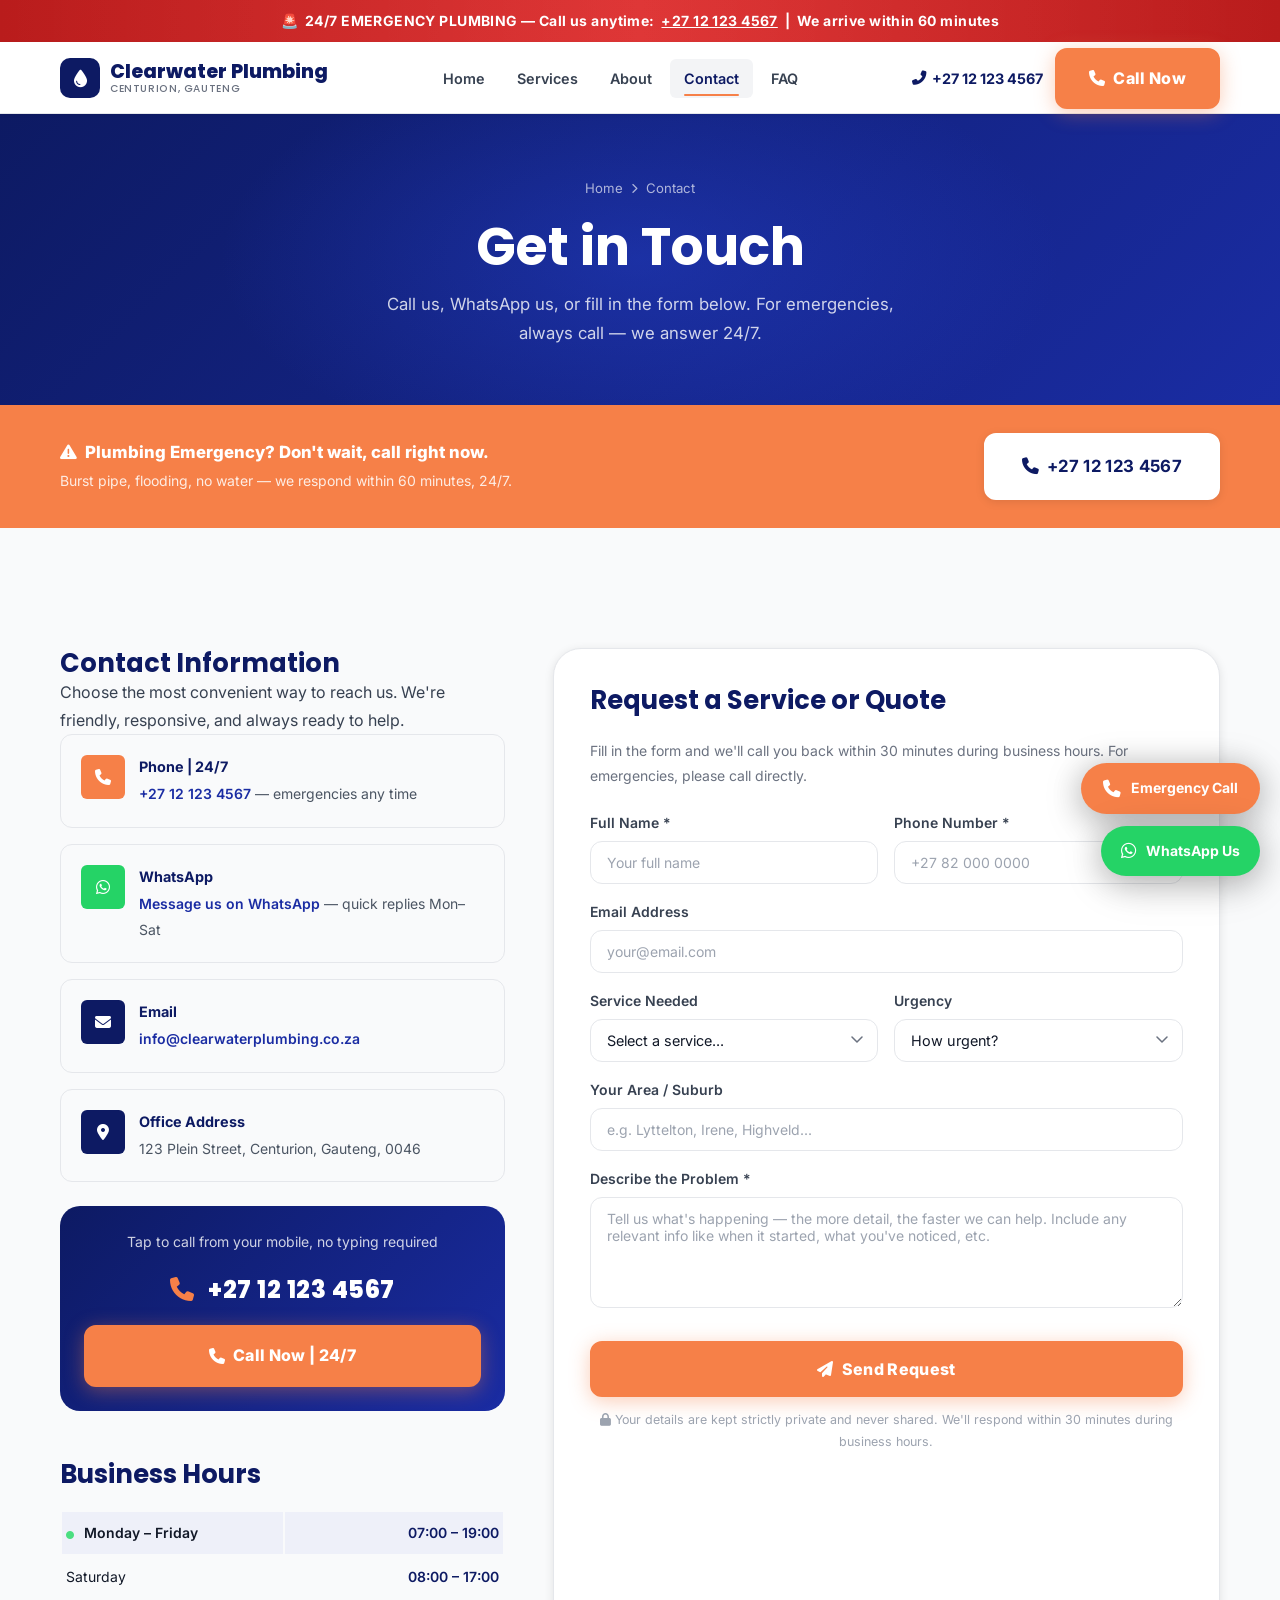
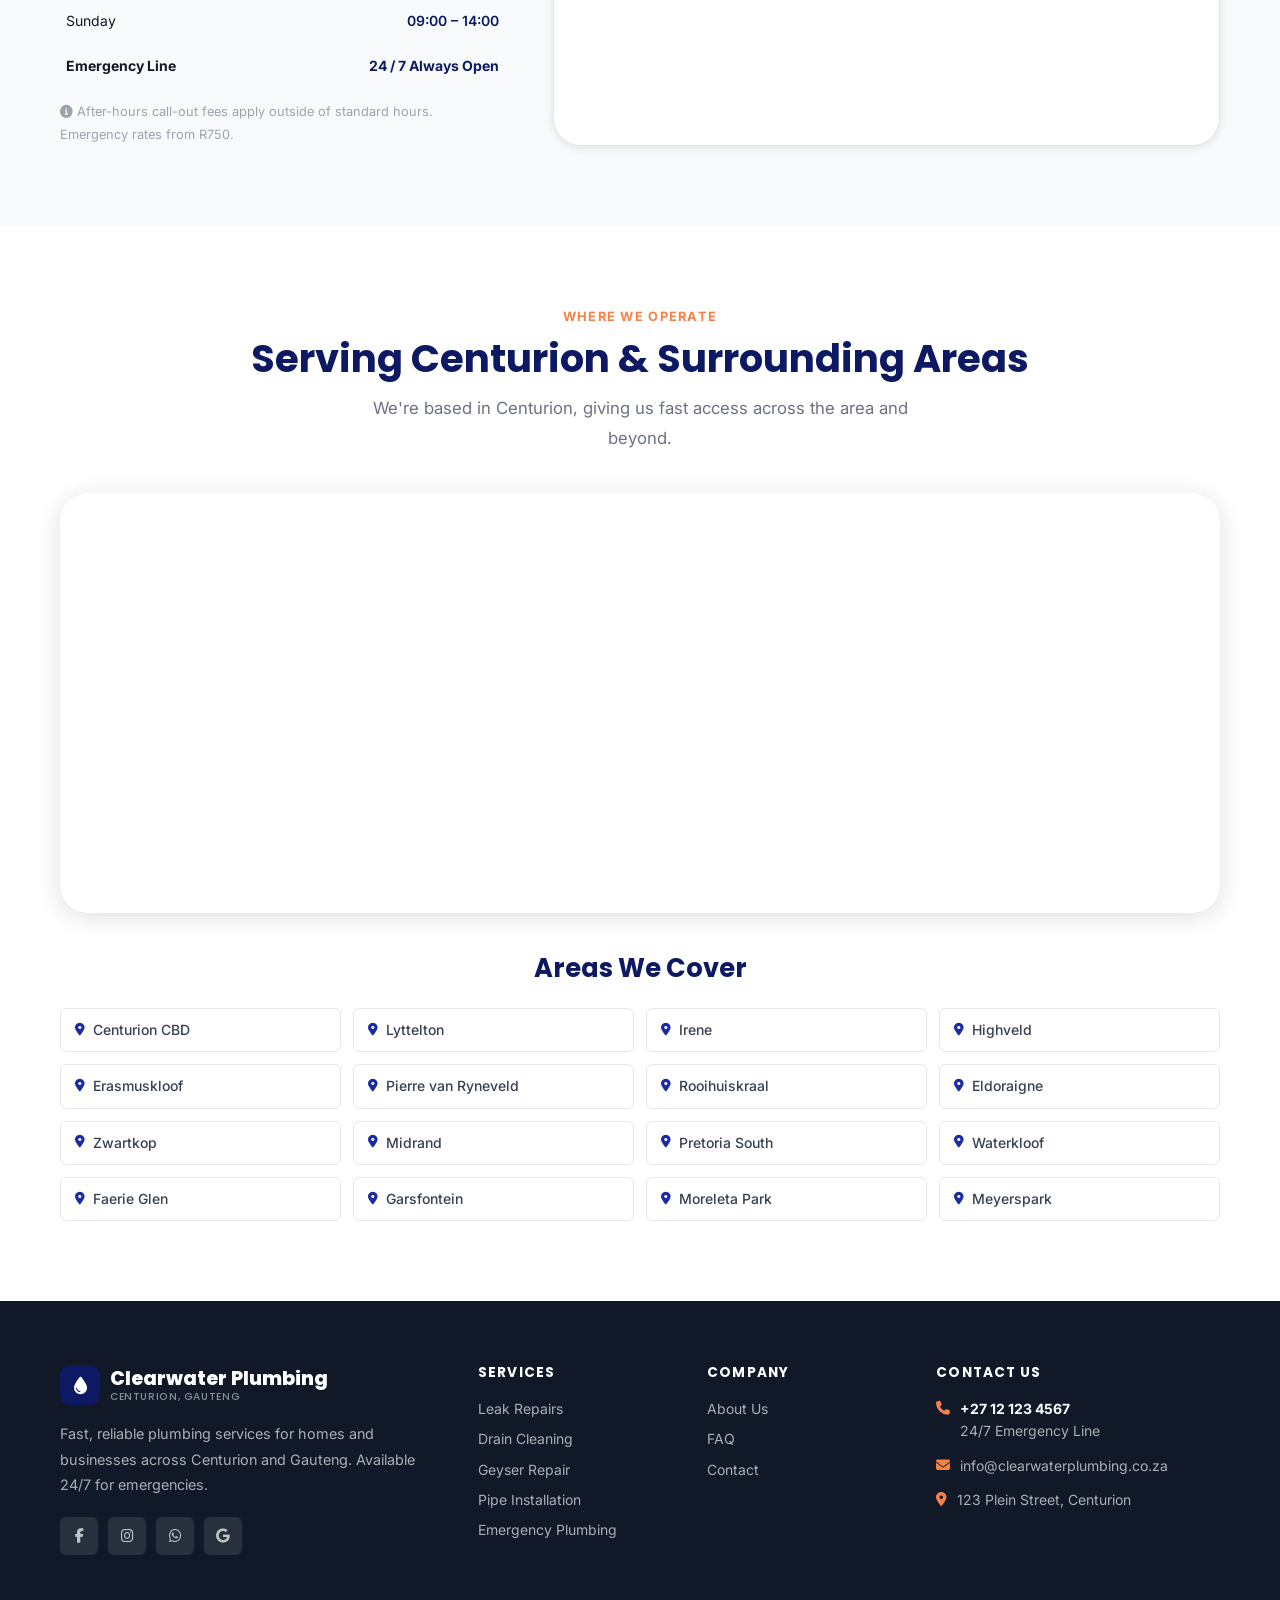
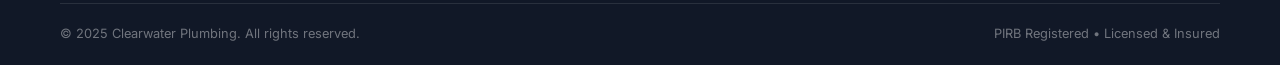
==== contact.html @ 98ab8f5b "first commit" ====
<!DOCTYPE html>
<html lang="en">
<head>
  <meta charset="UTF-8" />
  <meta name="viewport" content="width=device-width, initial-scale=1.0" />
  <meta name="description" content="Contact Clearwater Plumbing in Centurion. Call us 24/7, send a message, or request a service online. Fast response guaranteed." />
  <title>Contact Us | Clearwater Plumbing</title>

  <link rel="preconnect" href="https://fonts.googleapis.com" />
  <link rel="preconnect" href="https://fonts.gstatic.com" crossorigin />
  <link href="https://fonts.googleapis.com/css2?family=Inter:wght@400;500;600&family=Poppins:wght@600;700;800&display=swap" rel="stylesheet" />
  <link rel="stylesheet" href="https://cdnjs.cloudflare.com/ajax/libs/font-awesome/6.5.0/css/all.min.css" />
  <link rel="stylesheet" href="css/styles.css" />
</head>
<body>

  <!-- EMERGENCY BANNER -->
  <div class="emergency-banner">
    <span class="emergency-icon">🚨</span>
    &nbsp;24/7 EMERGENCY PLUMBING — Call us anytime:&nbsp;
    <a href="tel:+27121234567">+27 12 123 4567</a>
    &nbsp;|&nbsp; We arrive within 60 minutes
  </div>

  <!-- HEADER -->
  <header class="site-header" role="banner">
    <div class="container">
      <div class="header-inner">
        <a href="index.html" class="logo">
          <div class="logo-icon"><i class="fas fa-droplet"></i></div>
          <div class="logo-text">Clearwater Plumbing<span>Centurion, Gauteng</span></div>
        </a>
        <nav class="main-nav" role="navigation" aria-label="Main navigation">
          <a href="index.html"    class="nav-link">Home</a>
          <a href="services.html" class="nav-link">Services</a>
          <a href="about.html"    class="nav-link">About</a>
          <a href="contact.html"  class="nav-link active">Contact</a>
          <a href="faq.html"      class="nav-link">FAQ</a>
        </nav>
        <div class="header-cta">
          <span class="header-phone"><i class="fas fa-phone-flip"></i> +27 12 123 4567</span>
          <a href="tel:+27121234567" class="btn btn-call btn-sm"><i class="fas fa-phone"></i> Call Now</a>
        </div>
        <button class="hamburger" aria-label="Toggle navigation"><span></span><span></span><span></span></button>
      </div>
    </div>
  </header>

  <!-- MOBILE NAV -->
  <div class="mobile-nav">
    <div class="mobile-nav-links">
      <a href="index.html">Home</a>
      <a href="services.html">Services</a>
      <a href="about.html">About Us</a>
      <a href="contact.html">Contact</a>
      <a href="faq.html">FAQ</a>
    </div>
    <div class="mobile-nav-ctas">
      <a href="tel:+27121234567" class="btn btn-call btn-full"><i class="fas fa-phone"></i> Call +27 12 123 4567</a>
      <a href="https://www.whatsapp.com/" class="btn btn-full" style="background:#25D366;color:#fff;border-color:#25D366;"><i class="fab fa-whatsapp"></i> WhatsApp Us</a>
    </div>
  </div>

  <main>

    <!-- PAGE HERO -->
    <section class="page-hero">
      <div class="container">
        <div class="breadcrumb">
          <a href="index.html">Home</a>
          <i class="fas fa-chevron-right"></i>
          <span>Contact</span>
        </div>
        <h1>Get in Touch</h1>
        <p>Call us, WhatsApp us, or fill in the form below. For emergencies, always call — we answer 24/7.</p>
      </div>
    </section>

    <!-- ══════════════════════════════════════
         EMERGENCY CALL BLOCK
    ══════════════════════════════════════ -->
    <section style="background:var(--accent);padding-block:28px;" aria-label="Emergency contact">
      <div class="container">
        <div style="display:flex;align-items:center;justify-content:space-between;gap:1.5rem;flex-wrap:wrap;">
          <div>
            <div style="font-size:1.05rem;font-weight:800;color:var(--white);margin-bottom:4px;">
              <i class="fas fa-triangle-exclamation"></i>
              &nbsp;Plumbing Emergency? Don't wait, call right now.
            </div>
            <div style="font-size:0.875rem;color:rgba(255,255,255,0.85);">Burst pipe, flooding, no water — we respond within 60 minutes, 24/7.</div>
          </div>
          <a href="tel:+27121234567" class="btn btn-secondary btn-lg" style="flex-shrink:0;">
            <i class="fas fa-phone"></i> +27 12 123 4567
          </a>
        </div>
      </div>
    </section>

    <!-- ══════════════════════════════════════
         MAIN CONTACT SECTION
    ══════════════════════════════════════ -->
    <section class="section-pad" style="background:var(--gray-50);" aria-label="Contact details and form">
      <div class="container">

        <div class="contact-layout">

          <!-- Left: Contact Info -->
          <div class="animate-on-scroll">
            <h3>Contact Information</h3>
            <p>Choose the most convenient way to reach us. We're friendly, responsive, and always ready to help.</p>

            <div class="contact-cards">

              <div class="contact-card">
                <div class="contact-card-icon" style="background:var(--accent);">
                  <i class="fas fa-phone"></i>
                </div>
                <div class="contact-card-text">
                  <strong>Phone | 24/7</strong>
                  <span><a href="tel:+27121234567">+27 12 123 4567</a> — emergencies any time</span>
                </div>
              </div>

              <div class="contact-card">
                <div class="contact-card-icon" style="background:#25D366;">
                  <i class="fab fa-whatsapp"></i>
                </div>
                <div class="contact-card-text">
                  <strong>WhatsApp</strong>
                  <span><a href="https://www.whatsapp.com/" target="_blank">Message us on WhatsApp</a> — quick replies Mon–Sat</span>
                </div>
              </div>

              <div class="contact-card">
                <div class="contact-card-icon">
                  <i class="fas fa-envelope"></i>
                </div>
                <div class="contact-card-text">
                  <strong>Email</strong>
                  <span><a href="mailto:info@clearwaterplumbing.co.za">info@clearwaterplumbing.co.za</a></span>
                </div>
              </div>

              <div class="contact-card">
                <div class="contact-card-icon">
                  <i class="fas fa-location-dot"></i>
                </div>
                <div class="contact-card-text">
                  <strong>Office Address</strong>
                  <span>123 Plein Street, Centurion, Gauteng, 0046</span>
                </div>
              </div>

            </div>

            <!-- Click-to-Call Block -->
            <div class="phone-cta-block" style="margin-top:1.5rem;">
              <p>Tap to call from your mobile, no typing required</p>
              <a href="tel:+27121234567" class="phone-number-display">
                <i class="fas fa-phone" style="color:var(--accent);margin-right:8px;"></i>
                +27 12 123 4567
              </a>
              <a href="tel:+27121234567" class="btn btn-call btn-full">
                <i class="fas fa-phone"></i> Call Now | 24/7
              </a>
            </div>

            <!-- Business Hours -->
            <div class="hours-section">
              <h3>Business Hours</h3>
              <table class="hours-table">
                <tbody>
                  <tr class="today">
                    <td><i class="fas fa-circle" style="color:#4ADE80;font-size:0.5rem;margin-right:6px;"></i> Monday – Friday</td>
                    <td>07:00 – 19:00</td>
                  </tr>
                  <tr>
                    <td>Saturday</td>
                    <td>08:00 – 17:00</td>
                  </tr>
                  <tr>
                    <td>Sunday</td>
                    <td>09:00 – 14:00</td>
                  </tr>
                  <tr>
                    <td><strong>Emergency Line</strong></td>
                    <td class="always-open"><strong>24 / 7 Always Open</strong></td>
                  </tr>
                </tbody>
              </table>
              <p style="font-size:0.8rem;color:var(--gray-400);margin-top:0.75rem;">
                <i class="fas fa-info-circle"></i>
                After-hours call-out fees apply outside of standard hours. Emergency rates from R750.
              </p>
            </div>

          </div>

          <!-- Right: Full Form -->
          <div class="full-form-card animate-on-scroll">
            <h3>Request a Service or Quote</h3>
            <p style="font-size:0.875rem;color:var(--gray-500);margin-bottom:1.5rem;">Fill in the form and we'll call you back within 30 minutes during business hours. For emergencies, please call directly.</p>

            <form class="contact-form" novalidate>
              <div class="form-row">
                <div class="form-group">
                  <label for="cf-name">Full Name *</label>
                  <input type="text" id="cf-name" name="name" placeholder="Your full name" required />
                </div>
                <div class="form-group">
                  <label for="cf-phone">Phone Number *</label>
                  <input type="tel" id="cf-phone" name="phone" placeholder="+27 82 000 0000" required />
                </div>
              </div>

              <div class="form-group">
                <label for="cf-email">Email Address</label>
                <input type="email" id="cf-email" name="email" placeholder="your@email.com" />
              </div>

              <div class="form-row">
                <div class="form-group">
                  <label for="cf-service">Service Needed</label>
                  <select id="cf-service" name="service">
                    <option value="">Select a service...</option>
                    <option value="leak">Leak Repair</option>
                    <option value="drain">Drain Cleaning</option>
                    <option value="geyser">Geyser Repair / Installation</option>
                    <option value="pipe">Pipe Installation</option>
                    <option value="toilet">Toilet / Tap Repair</option>
                    <option value="emergency">Emergency Plumbing</option>
                    <option value="quote">General Quote</option>
                    <option value="other">Other</option>
                  </select>
                </div>
                <div class="form-group">
                  <label for="cf-urgency">Urgency</label>
                  <select id="cf-urgency" name="urgency">
                    <option value="">How urgent?</option>
                    <option value="emergency">Emergency — need someone now</option>
                    <option value="today">Today if possible</option>
                    <option value="this-week">This week</option>
                    <option value="quote-only">Just need a quote</option>
                  </select>
                </div>
              </div>

              <div class="form-group">
                <label for="cf-area">Your Area / Suburb</label>
                <input type="text" id="cf-area" name="area" placeholder="e.g. Lyttelton, Irene, Highveld..." />
              </div>

              <div class="form-group">
                <label for="cf-message">Describe the Problem *</label>
                <textarea id="cf-message" name="message" rows="5" placeholder="Tell us what's happening — the more detail, the faster we can help. Include any relevant info like when it started, what you've noticed, etc." required></textarea>
              </div>

              <button type="submit" class="btn btn-call btn-full" style="margin-top:0.5rem;">
                <i class="fas fa-paper-plane"></i> Send Request
              </button>

              <p class="form-privacy" style="margin-top:0.75rem;">
                <i class="fas fa-lock"></i>
                Your details are kept strictly private and never shared. We'll respond within 30 minutes during business hours.
              </p>
            </form>
          </div>

        </div>
      </div>
    </section>

    <!-- ══════════════════════════════════════
         MAP PLACEHOLDER
    ══════════════════════════════════════ -->
    <section class="section-pad" style="background:var(--white);" aria-label="Location and service area">
      <div class="container">
        <div class="text-center animate-on-scroll" style="margin-bottom:2.5rem;">
          <p class="section-label">Where We Operate</p>
          <h2>Serving Centurion &amp; Surrounding Areas</h2>
          <p class="section-intro">We're based in Centurion, giving us fast access across the area and beyond.</p>
        </div>

        <div class="map-embed animate-on-scroll" aria-label="Map of service area — Centurion, Gauteng">
          <iframe
            src="https://www.google.com/maps/embed?pb=!1m18!1m12!1m3!1d57617!2d28.1800!3d-25.8553!2m3!1f0!2f0!3f0!3m2!1i1024!2i768!4f13.1!3m3!1m2!1s0x1e9561d3b6e49c71%3A0xdda5c0448e57da3b!2sCenturion%2C%20Gauteng!5e0!3m2!1sen!2sza!4v1"
            width="100%"
            height="420"
            loading="lazy"
            allowfullscreen=""
            referrerpolicy="no-referrer-when-downgrade"
            title="Clearwater Plumbing — Centurion, Gauteng service area">
          </iframe>
        </div>

        <!-- Areas Grid -->
        <div style="margin-top:2.5rem;">
          <h3 style="text-align:center;margin-bottom:1.5rem;">Areas We Cover</h3>
          <div style="display:grid;grid-template-columns:repeat(4,1fr);gap:0.75rem;" class="areas-full-grid">
            <div class="area-tag"><i class="fas fa-location-dot"></i> Centurion CBD</div>
            <div class="area-tag"><i class="fas fa-location-dot"></i> Lyttelton</div>
            <div class="area-tag"><i class="fas fa-location-dot"></i> Irene</div>
            <div class="area-tag"><i class="fas fa-location-dot"></i> Highveld</div>
            <div class="area-tag"><i class="fas fa-location-dot"></i> Erasmuskloof</div>
            <div class="area-tag"><i class="fas fa-location-dot"></i> Pierre van Ryneveld</div>
            <div class="area-tag"><i class="fas fa-location-dot"></i> Rooihuiskraal</div>
            <div class="area-tag"><i class="fas fa-location-dot"></i> Eldoraigne</div>
            <div class="area-tag"><i class="fas fa-location-dot"></i> Zwartkop</div>
            <div class="area-tag"><i class="fas fa-location-dot"></i> Midrand</div>
            <div class="area-tag"><i class="fas fa-location-dot"></i> Pretoria South</div>
            <div class="area-tag"><i class="fas fa-location-dot"></i> Waterkloof</div>
            <div class="area-tag"><i class="fas fa-location-dot"></i> Faerie Glen</div>
            <div class="area-tag"><i class="fas fa-location-dot"></i> Garsfontein</div>
            <div class="area-tag"><i class="fas fa-location-dot"></i> Moreleta Park</div>
            <div class="area-tag"><i class="fas fa-location-dot"></i> Meyerspark</div>
          </div>
        </div>

      </div>
    </section>

  </main>

  <!-- FOOTER -->
  <footer class="site-footer" role="contentinfo">
    <div class="container">
      <div class="footer-grid">
        <div class="footer-brand">
          <a href="index.html" class="logo">
            <div class="logo-icon"><i class="fas fa-droplet"></i></div>
            <div class="logo-text">Clearwater Plumbing<span>Centurion, Gauteng</span></div>
          </a>
          <p>Fast, reliable plumbing services for homes and businesses across Centurion and Gauteng. Available 24/7 for emergencies.</p>
          <div class="footer-social">
            <a href="https://www.facebook.com/" class="social-btn" aria-label="Facebook"><i class="fab fa-facebook-f"></i></a>
            <a href="https://www.instagram.com/" class="social-btn" aria-label="Instagram"><i class="fab fa-instagram"></i></a>
            <a href="https://www.whatsapp.com/" class="social-btn" aria-label="WhatsApp"><i class="fab fa-whatsapp"></i></a>
            <a href="https://business.google.com/en-all/business-profile/" class="social-btn" aria-label="Google"><i class="fab fa-google"></i></a>
          </div>
        </div>
        <div class="footer-col">
          <h5>Services</h5>
          <div class="footer-links">
            <a href="services.html#leak-repairs">Leak Repairs</a>
            <a href="services.html#drain-cleaning">Drain Cleaning</a>
            <a href="services.html#geyser-repair">Geyser Repair</a>
            <a href="services.html#pipe-installation">Pipe Installation</a>
            <a href="services.html#emergency">Emergency Plumbing</a>
          </div>
        </div>
        <div class="footer-col">
          <h5>Company</h5>
          <div class="footer-links">
            <a href="about.html">About Us</a>
            <a href="faq.html">FAQ</a>
            <a href="contact.html">Contact</a>
          </div>
        </div>
        <div class="footer-col">
          <h5>Contact Us</h5>
          <div class="footer-contact-items">
            <div class="footer-contact-item"><i class="fas fa-phone"></i><span><strong style="color:var(--white);">+27 12 123 4567</strong><br/>24/7 Emergency Line</span></div>
            <div class="footer-contact-item"><i class="fas fa-envelope"></i><span>info@clearwaterplumbing.co.za</span></div>
            <div class="footer-contact-item"><i class="fas fa-location-dot"></i><span>123 Plein Street, Centurion</span></div>
          </div>
        </div>
      </div>
      <div class="footer-bottom">
        <span>&copy; 2025 Clearwater Plumbing. All rights reserved.</span>
        <span>PIRB Registered &bull; Licensed &amp; Insured</span>
      </div>
    </div>
  </footer>

  <!-- BACK TO TOP -->
  <button class="back-to-top" aria-label="Back to top">
    <i class="fas fa-chevron-up"></i>
  </button>

  <!-- FLOATING BUTTONS -->
  <div class="floating-btns">
    <a href="tel:+27121234567" class="float-btn float-btn-emergency" aria-label="Emergency call">
      <i class="fas fa-phone"></i><span class="float-label">Emergency Call</span>
    </a>
    <a href="#" class="float-btn float-btn-whatsapp" aria-label="WhatsApp chat">
      <i class="fab fa-whatsapp"></i><span class="float-label">WhatsApp Us</span>
    </a>
  </div>

  <script src="js/main.js"></script>

  <style>
    @media (max-width: 768px) {
      .areas-full-grid { grid-template-columns: 1fr 1fr !important; }
    }
    @media (max-width: 480px) {
      .areas-full-grid { grid-template-columns: 1fr !important; }
    }
  </style>
</body>
</html>
---- css/styles.css ----
/*
===============================================================
  CLEARWATER PLUMBING — MAIN STYLESHEET
  Primary:   #0D1A63  |  Secondary: #1A2CA3 / #2845D6
  Accent:    #F68048  |  Neutrals:  #FFFFFF / #000000
===============================================================
*/

/* ─── CSS VARIABLES ─────────────────────────────────────────── */
:root {
  --primary:      #0D1A63;
  --secondary:    #1A2CA3;
  --accent-blue:  #2845D6;
  --accent:       #F68048;
  --accent-dark:  #D96830;
  --white:        #FFFFFF;
  --black:        #000000;
  --gray-50:      #F9FAFB;
  --gray-100:     #F3F4F6;
  --gray-200:     #E5E7EB;
  --gray-400:     #9CA3AF;
  --gray-500:     #6B7280;
  --gray-700:     #374151;
  --gray-900:     #111827;
  --green:        #25D366;
  --gray-600:     #4B5563;

  --shadow-xs:  0 1px 4px rgba(0,0,0,0.08);
  --shadow-sm:  0 2px 10px rgba(0,0,0,0.1);
  --shadow-md:  0 4px 24px rgba(0,0,0,0.13);
  --shadow-lg:  0 8px 40px rgba(0,0,0,0.18);

  --radius-sm:  6px;
  --radius-md:  12px;
  --radius-lg:  20px;
  --radius-xl:  28px;

  --transition: 0.25s ease;
  --transition-slow: 0.4s ease;

  --header-h: 72px;
}

/* ─── RESET & BASE ───────────────────────────────────────────── */
*, *::before, *::after { box-sizing: border-box; margin: 0; padding: 0; }

html { scroll-behavior: smooth; font-size: 16px; }

body {
  font-family: 'Inter', 'Segoe UI', system-ui, -apple-system, sans-serif;
  color: var(--gray-900);
  background: var(--white);
  line-height: 1.6;
  -webkit-font-smoothing: antialiased;
  overflow-x: hidden;
}

img { max-width: 100%; height: auto; display: block; }
a  { text-decoration: none; color: inherit; }
ul { list-style: none; }
button { cursor: pointer; border: none; background: none; font-family: inherit; }
input, textarea, select { font-family: inherit; }

/* ─── TYPOGRAPHY ─────────────────────────────────────────────── */
h1, h2, h3, h4, h5 {
  font-family: 'Poppins', 'Segoe UI', system-ui, sans-serif;
  font-weight: 700;
  line-height: 1.2;
  color: var(--primary);
}

h1 { font-size: clamp(2rem, 5vw, 3.25rem); }
h2 { font-size: clamp(1.6rem, 3.5vw, 2.4rem); }
h3 { font-size: clamp(1.2rem, 2.5vw, 1.6rem); }
h4 { font-size: 1.15rem; }

p { line-height: 1.75; color: var(--gray-700); }

.text-white   { color: var(--white) !important; }
.text-accent  { color: var(--accent) !important; }
.text-center  { text-align: center; }
.text-small   { font-size: 0.875rem; }
.text-muted   { color: var(--gray-500); }

/* ─── UTILITY ────────────────────────────────────────────────── */
.container {
  width: 100%;
  max-width: 1200px;
  margin-inline: auto;
  padding-inline: 1.25rem;
}

.section-pad    { padding-block: 80px; }
.section-pad-sm { padding-block: 50px; }

.badge {
  display: inline-flex;
  align-items: center;
  gap: 6px;
  font-size: 0.8rem;
  font-weight: 600;
  padding: 6px 14px;
  border-radius: 100px;
  letter-spacing: 0.03em;
  text-transform: uppercase;
}
.badge-orange { background: rgba(246,128,72,0.15); color: var(--accent); }
.badge-blue   { background: rgba(40,69,214,0.12);  color: var(--accent-blue); }
.badge-white  { background: rgba(255,255,255,0.2);  color: var(--white); }

.section-label {
  font-size: 0.8rem;
  font-weight: 700;
  text-transform: uppercase;
  letter-spacing: 0.1em;
  color: var(--accent);
  margin-bottom: 0.5rem;
}

.section-intro {
  max-width: 600px;
  margin-inline: auto;
  color: var(--gray-500);
  font-size: 1.05rem;
  margin-top: 0.75rem;
}

.grid-2 { display: grid; grid-template-columns: repeat(2, 1fr); gap: 1.5rem; }
.grid-3 { display: grid; grid-template-columns: repeat(3, 1fr); gap: 1.5rem; }
.grid-4 { display: grid; grid-template-columns: repeat(4, 1fr); gap: 1.5rem; }

.flex        { display: flex; }
.flex-center { display: flex; align-items: center; justify-content: center; }
.gap-1 { gap: 0.5rem; }
.gap-2 { gap: 1rem; }

/* ─── BUTTONS ────────────────────────────────────────────────── */
.btn {
  display: inline-flex;
  align-items: center;
  justify-content: center;
  gap: 8px;
  padding: 14px 28px;
  border-radius: var(--radius-md);
  font-size: 0.95rem;
  font-weight: 700;
  letter-spacing: 0.02em;
  transition: all var(--transition);
  white-space: nowrap;
  border: 2px solid transparent;
}

.btn-primary {
  background: var(--accent);
  color: var(--white);
  border-color: var(--accent);
  box-shadow: 0 4px 16px rgba(246,128,72,0.35);
}
.btn-primary:hover {
  background: var(--accent-dark);
  border-color: var(--accent-dark);
  transform: translateY(-2px);
  box-shadow: 0 6px 24px rgba(246,128,72,0.45);
}

.btn-secondary {
  background: var(--white);
  color: var(--primary);
  border-color: var(--white);
  box-shadow: 0 2px 10px rgba(0,0,0,0.1);
}
.btn-secondary:hover {
  background: var(--gray-100);
  transform: translateY(-2px);
  box-shadow: var(--shadow-md);
}

.btn-outline {
  background: transparent;
  color: var(--white);
  border-color: rgba(255,255,255,0.6);
}
.btn-outline:hover {
  background: rgba(255,255,255,0.15);
  border-color: var(--white);
}

.btn-blue {
  background: var(--secondary);
  color: var(--white);
  border-color: var(--secondary);
}
.btn-blue:hover {
  background: var(--accent-blue);
  border-color: var(--accent-blue);
  transform: translateY(-2px);
}

.btn-sm { padding: 10px 20px; font-size: 0.875rem; }
.btn-lg { padding: 18px 36px; font-size: 1.05rem; }
.btn-full { width: 100%; }

.btn-call {
  background: var(--accent);
  color: var(--white);
  border-color: var(--accent);
  font-size: 1rem;
  font-weight: 800;
  padding: 16px 32px;
  border-radius: var(--radius-md);
  box-shadow: 0 4px 20px rgba(246,128,72,0.4);
  letter-spacing: 0.02em;
}
.btn-call:hover {
  background: var(--accent-dark);
  transform: translateY(-2px);
  box-shadow: 0 6px 28px rgba(246,128,72,0.55);
}

/* ─── HEADER ─────────────────────────────────────────────────── */
.site-header {
  position: sticky;
  top: 0;
  z-index: 1000;
  background: var(--white);
  border-bottom: 1px solid var(--gray-200);
  box-shadow: var(--shadow-xs);
  transition: box-shadow var(--transition);
  height: var(--header-h);
}

.site-header.scrolled { box-shadow: var(--shadow-md); }

.header-inner {
  display: flex;
  align-items: center;
  justify-content: space-between;
  height: var(--header-h);
  gap: 1.5rem;
}

/* Logo */
.logo {
  display: flex;
  align-items: center;
  gap: 10px;
  font-family: 'Poppins', sans-serif;
  font-weight: 800;
  font-size: 1.2rem;
  color: var(--primary);
  flex-shrink: 0;
}

.logo-icon {
  width: 40px;
  height: 40px;
  background: var(--primary);
  border-radius: 10px;
  display: flex;
  align-items: center;
  justify-content: center;
  color: var(--white);
  font-size: 1.1rem;
  flex-shrink: 0;
}

.logo-text { line-height: 1.15; }
.logo-text span { display: block; font-size: 0.65rem; font-weight: 500; color: var(--gray-500); text-transform: uppercase; letter-spacing: 0.06em; }

/* Nav */
.main-nav { display: flex; align-items: center; gap: 0.25rem; }

.nav-link {
  padding: 8px 14px;
  border-radius: var(--radius-sm);
  font-size: 0.9rem;
  font-weight: 600;
  color: var(--gray-700);
  transition: all var(--transition);
  white-space: nowrap;
}
.nav-link:hover, .nav-link.active {
  color: var(--primary);
  background: var(--gray-100);
}

.nav-link.active {
  position: relative;
  color: var(--primary);
}

.nav-link.active::after {
  content: '';
  position: absolute;
  bottom: 2px;
  left: 14px;
  right: 14px;
  height: 2px;
  background: var(--accent);
  border-radius: 2px;
}

.header-cta { display: flex; align-items: center; gap: 0.75rem; flex-shrink: 0; }

.header-phone {
  display: flex;
  align-items: center;
  gap: 6px;
  font-weight: 700;
  color: var(--primary);
  font-size: 0.9rem;
}

/* Hamburger */
.hamburger {
  display: none;
  flex-direction: column;
  gap: 5px;
  padding: 8px;
  border-radius: var(--radius-sm);
  transition: background var(--transition);
}
.hamburger:hover { background: var(--gray-100); }
.hamburger span {
  display: block;
  width: 24px;
  height: 2.5px;
  background: var(--gray-700);
  border-radius: 2px;
  transition: all var(--transition);
}
.hamburger.open span:nth-child(1) { transform: translateY(7.5px) rotate(45deg); }
.hamburger.open span:nth-child(2) { opacity: 0; transform: scaleX(0); }
.hamburger.open span:nth-child(3) { transform: translateY(-7.5px) rotate(-45deg); }

/* Mobile Nav */
.mobile-nav {
  display: none;
  position: fixed;
  inset: 0;
  top: var(--header-h);
  background: var(--white);
  z-index: 999;
  padding: 1.5rem 1.25rem;
  overflow-y: auto;
  transform: translateX(100%);
  transition: transform var(--transition-slow);
}
.mobile-nav.open { transform: translateX(0); }

.mobile-nav-links { display: flex; flex-direction: column; gap: 0.25rem; margin-bottom: 1.5rem; }
.mobile-nav-links a {
  display: block;
  padding: 14px 16px;
  border-radius: var(--radius-md);
  font-weight: 600;
  font-size: 1rem;
  color: var(--gray-700);
  border-bottom: 1px solid var(--gray-100);
}
.mobile-nav-links a:hover { background: var(--gray-50); color: var(--primary); }
.mobile-nav-links a.active {
  background: rgba(13,26,99,0.06);
  color: var(--primary);
  font-weight: 700;
  border-left: 3px solid var(--accent);
  padding-left: 13px;
}

.mobile-nav-ctas { display: flex; flex-direction: column; gap: 0.75rem; }

/* ─── EMERGENCY BANNER ───────────────────────────────────────── */
.emergency-banner {
  background: linear-gradient(90deg, #b91c1c 0%, #dc2626 50%, #b91c1c 100%);
  color: var(--white);
  text-align: center;
  padding: 10px 1rem;
  font-size: 0.875rem;
  font-weight: 700;
  letter-spacing: 0.03em;
  position: relative;
  overflow: hidden;
}

.emergency-banner::before {
  content: '';
  position: absolute;
  inset: 0;
  background: linear-gradient(90deg, transparent, rgba(255,255,255,0.08), transparent);
  animation: shimmer 2.5s infinite;
}

.emergency-banner a { color: var(--white); text-decoration: underline; }
.emergency-icon { animation: pulse-icon 1.5s ease-in-out infinite; display: inline-block; }

/* ─── HERO ───────────────────────────────────────────────────── */
.hero {
  background: linear-gradient(135deg, var(--primary) 0%, var(--secondary) 55%, var(--accent-blue) 100%);
  position: relative;
  overflow: hidden;
  padding-block: 100px 80px;
  min-height: calc(100vh - var(--header-h) - 40px);
  display: flex;
  align-items: center;
}

.hero::before {
  content: '';
  position: absolute;
  inset: 0;
  background:
    radial-gradient(ellipse 600px 500px at 80% 50%, rgba(40,69,214,0.35) 0%, transparent 70%),
    radial-gradient(ellipse 300px 300px at 10% 80%, rgba(246,128,72,0.12) 0%, transparent 60%);
  pointer-events: none;
}

.hero-grid {
  display: grid;
  grid-template-columns: 1fr 1fr;
  gap: 3rem;
  align-items: center;
}

.hero-content { position: relative; z-index: 2; }

.hero-eyebrow {
  display: inline-flex;
  align-items: center;
  gap: 8px;
  background: rgba(246,128,72,0.2);
  border: 1px solid rgba(246,128,72,0.4);
  color: #FFB088;
  padding: 6px 16px;
  border-radius: 100px;
  font-size: 0.8rem;
  font-weight: 700;
  text-transform: uppercase;
  letter-spacing: 0.08em;
  margin-bottom: 1.25rem;
}

.hero h1 {
  color: var(--white);
  margin-bottom: 1.25rem;
  text-shadow: 0 2px 16px rgba(0,0,0,0.25);
}

.hero h1 em {
  font-style: normal;
  color: var(--accent);
}

.hero-sub {
  font-size: 1.1rem;
  color: rgba(255,255,255,0.82);
  margin-bottom: 2rem;
  line-height: 1.7;
}

.hero-actions {
  display: flex;
  flex-wrap: wrap;
  gap: 1rem;
  margin-bottom: 2.5rem;
}

.hero-trust {
  display: flex;
  flex-wrap: wrap;
  gap: 1rem;
}

.trust-pill {
  display: flex;
  align-items: center;
  gap: 6px;
  background: rgba(255,255,255,0.12);
  border: 1px solid rgba(255,255,255,0.2);
  color: rgba(255,255,255,0.9);
  padding: 7px 14px;
  border-radius: 100px;
  font-size: 0.8rem;
  font-weight: 600;
  backdrop-filter: blur(8px);
}

.trust-pill i { color: #FFD700; font-size: 0.85rem; }

/* Hero Image Side */
.hero-visual {
  position: relative;
  z-index: 2;
  display: flex;
  align-items: center;
  justify-content: center;
}

.hero-img-wrap {
  position: relative;
  width: 100%;
  max-width: 480px;
  /* overflow visible so absolute badges aren't clipped */
}

/* inner element handles rounded corners + image clipping */
.hero-img-inner {
  border-radius: var(--radius-xl);
  overflow: hidden;
  box-shadow: 0 24px 80px rgba(0,0,0,0.4);
  line-height: 0;
  /* visible placeholder while image loads */
  background: linear-gradient(135deg, rgba(255,255,255,0.12), rgba(255,255,255,0.04));
}

.hero-img-inner img {
  width: 100%;
  height: 420px;
  object-fit: cover;
  display: block;
}

.hero-badge-float {
  position: absolute;
  background: var(--white);
  border-radius: var(--radius-md);
  box-shadow: var(--shadow-lg);
  padding: 12px 16px;
  display: flex;
  align-items: center;
  gap: 10px;
}

.hero-badge-float.badge-response {
  bottom: 20px;
  left: -24px;
  font-size: 0.85rem;
}

.hero-badge-float.badge-rated {
  top: 20px;
  right: -24px;
  font-size: 0.8rem;
}

.badge-icon {
  width: 36px;
  height: 36px;
  border-radius: 50%;
  display: flex;
  align-items: center;
  justify-content: center;
  flex-shrink: 0;
  font-size: 1rem;
}
.badge-icon.orange { background: rgba(246,128,72,0.15); color: var(--accent); }
.badge-icon.blue   { background: rgba(13,26,99,0.1);    color: var(--primary); }

.badge-text strong { display: block; font-size: 0.9rem; color: var(--primary); font-weight: 800; }
.badge-text span   { font-size: 0.75rem; color: var(--gray-500); }

/* ─── STATS BAR ──────────────────────────────────────────────── */
.stats-bar {
  background: var(--primary);
  padding-block: 32px;
}

.stats-grid {
  display: grid;
  grid-template-columns: repeat(4, 1fr);
  gap: 0;
  text-align: center;
}

.stat-item {
  padding: 0.75rem 1rem;
  position: relative;
}

/* Vertical divider between stat items */
.stat-item + .stat-item::before {
  content: '';
  position: absolute;
  left: 0;
  top: 15%;
  height: 70%;
  width: 1px;
  background: rgba(255,255,255,0.15);
}

.stat-number {
  font-family: 'Poppins', sans-serif;
  font-size: 2.4rem;
  font-weight: 800;
  color: var(--accent);
  line-height: 1;
  margin-bottom: 4px;
}

.stat-label {
  font-size: 0.85rem;
  color: rgba(255,255,255,0.75);
  font-weight: 500;
  text-transform: uppercase;
  letter-spacing: 0.05em;
}

/* .stat-divider removed — unused */

/* ─── SERVICES SECTION ───────────────────────────────────────── */
.services-section { background: var(--gray-50); }

.services-grid {
  display: grid;
  grid-template-columns: repeat(3, 1fr);
  gap: 1.5rem;
  margin-top: 2.5rem;
}

.service-card {
  background: var(--white);
  border-radius: var(--radius-lg);
  padding: 2rem 1.75rem;
  border: 1px solid var(--gray-200);
  transition: all var(--transition);
  position: relative;
  overflow: hidden;
}

.service-card::before {
  content: '';
  position: absolute;
  top: 0; left: 0; right: 0;
  height: 4px;
  background: linear-gradient(90deg, var(--secondary), var(--accent-blue));
  transform: scaleX(0);
  transform-origin: left;
  transition: transform var(--transition);
}

.service-card:hover {
  transform: translateY(-6px);
  box-shadow: var(--shadow-lg);
  border-color: transparent;
}

.service-card:hover::before { transform: scaleX(1); }

.service-card.emergency-card {
  background: linear-gradient(135deg, var(--primary) 0%, var(--secondary) 100%);
  color: var(--white);
  border-color: transparent;
}

.service-card.emergency-card::before {
  background: linear-gradient(90deg, var(--accent), #FF9B6B);
  transform: scaleX(1);
}

.service-card.emergency-card h3,
.service-card.emergency-card p { color: var(--white); }
.service-card.emergency-card p { opacity: 0.85; }

.service-icon {
  width: 56px;
  height: 56px;
  border-radius: var(--radius-md);
  display: flex;
  align-items: center;
  justify-content: center;
  font-size: 1.5rem;
  margin-bottom: 1.25rem;
  background: var(--gray-100);
  color: var(--primary);
  transition: all var(--transition);
}

.service-card:hover .service-icon { background: var(--primary); color: var(--white); }
.service-card.emergency-card .service-icon { background: rgba(255,255,255,0.15); color: var(--accent); }

.service-card h3 { margin-bottom: 0.6rem; font-size: 1.1rem; }
.service-card p  { font-size: 0.9rem; margin-bottom: 1.25rem; }

.service-features { list-style: none; margin-bottom: 1.5rem; }
.service-features li {
  display: flex;
  align-items: center;
  gap: 8px;
  font-size: 0.85rem;
  color: var(--gray-600);
  padding: 4px 0;
  border-bottom: 1px solid var(--gray-100);
}
.service-features li:last-child { border-bottom: none; }
.service-features li i { color: var(--accent); font-size: 0.75rem; flex-shrink: 0; }

.service-card.emergency-card .service-features li { color: rgba(255,255,255,0.8); }
.service-card.emergency-card .service-features li i { color: var(--accent); }

.service-link {
  display: inline-flex;
  align-items: center;
  gap: 6px;
  font-size: 0.875rem;
  font-weight: 700;
  color: var(--secondary);
  padding-bottom: 2px;
  border-bottom: 2px solid transparent;
  transition: gap var(--transition), color var(--transition), border-color var(--transition);
}
.service-link:hover {
  gap: 10px;
  color: var(--accent-blue);
  border-bottom-color: var(--accent);
}
.service-card.emergency-card .service-link { color: var(--accent); border-bottom-color: transparent; }
.service-card.emergency-card .service-link:hover { color: #fff; border-bottom-color: rgba(255,255,255,0.4); }

/* ─── TRUST SECTION ──────────────────────────────────────────── */
.trust-section { background: var(--white); }

.trust-grid {
  display: grid;
  grid-template-columns: repeat(4, 1fr);
  gap: 1.5rem;
  margin-top: 2.5rem;
}

.trust-item {
  text-align: center;
  padding: 2rem 1.5rem;
  border-radius: var(--radius-lg);
  border: 1px solid var(--gray-200);
  transition: all var(--transition);
  background: var(--white);
}

.trust-item:hover {
  box-shadow: 0 6px 28px rgba(13,26,99,0.1);
  border-color: rgba(26,44,163,0.2);
  transform: translateY(-4px);
}

.trust-item:hover .trust-icon-wrap {
  background: linear-gradient(135deg, var(--primary), var(--secondary));
  color: var(--white);
}

.trust-icon-wrap {
  width: 64px;
  height: 64px;
  border-radius: 50%;
  background: linear-gradient(135deg, rgba(13,26,99,0.1), rgba(40,69,214,0.08));
  display: flex;
  align-items: center;
  justify-content: center;
  margin: 0 auto 1rem;
  font-size: 1.5rem;
  color: var(--primary);
  transition: all var(--transition);
}

.trust-item h4 { font-size: 1rem; margin-bottom: 0.4rem; }
.trust-item p  { font-size: 0.85rem; color: var(--gray-500); }

/* ─── PROBLEM FINDER ─────────────────────────────────────────── */
.problem-finder { background: var(--primary); position: relative; overflow: hidden; }

.problem-finder::before {
  content: '';
  position: absolute;
  inset: 0;
  background: radial-gradient(ellipse 800px 600px at 60% 50%, rgba(40,69,214,0.4) 0%, transparent 70%);
  pointer-events: none;
}

.problem-finder .section-label { color: var(--accent); }
.problem-finder h2 { color: var(--white); }

.finder-sub {
  color: rgba(255,255,255,0.7);
  margin-top: 0.5rem;
  font-size: 1rem;
}

/* Centered wrapper for problem buttons */
.problem-finder-inner {
  max-width: 760px;
  margin-inline: auto;
  position: relative;
  z-index: 2;
}

.problem-buttons {
  display: flex;
  flex-wrap: wrap;
  justify-content: center;
  gap: 1.25rem;
  margin-top: 2.25rem;
}

.problem-btn {
  display: flex;
  flex-direction: column;
  align-items: center;
  justify-content: center;
  gap: 12px;
  padding: 1.5rem 2rem;
  background: rgba(255,255,255,0.08);
  border: 2px solid rgba(255,255,255,0.2);
  border-radius: var(--radius-lg);
  color: var(--white);
  font-size: 1rem;
  font-weight: 600;
  transition: all var(--transition);
  width: 200px;
  min-height: 120px;
  backdrop-filter: blur(8px);
  text-align: center;
  letter-spacing: 0.01em;
}

.problem-btn i {
  font-size: 1.75rem;
  line-height: 1;
}

.problem-btn:hover,
.problem-btn.active {
  background: var(--accent);
  border-color: var(--accent);
  transform: translateY(-5px);
  box-shadow: 0 10px 28px rgba(246,128,72,0.45);
  color: var(--white);
}

.problem-result {
  display: none;
  margin-top: 2rem;
  background: var(--white);
  border-radius: var(--radius-lg);
  padding: 1.75rem 2rem;
  position: relative;
  z-index: 2;
  box-shadow: 0 12px 40px rgba(0,0,0,0.2);
}

.problem-result.visible {
  display: flex;
  gap: 1.5rem;
  align-items: flex-start;
  animation: fadeSlideUp 0.35s ease forwards;
}

.result-icon {
  width: 56px;
  height: 56px;
  border-radius: var(--radius-md);
  background: var(--gray-100);
  display: flex;
  align-items: center;
  justify-content: center;
  font-size: 1.4rem;
  flex-shrink: 0;
  color: var(--primary);
}

.result-content h4 { font-size: 1.1rem; margin-bottom: 0.4rem; }
.result-content p  { font-size: 0.9rem; margin-bottom: 1rem; }
.result-content .result-actions { display: flex; gap: 0.75rem; flex-wrap: wrap; }

/* ─── PRICING SECTION ────────────────────────────────────────── */
.pricing-section { background: var(--gray-50); }

.pricing-note {
  font-size: 0.85rem;
  color: var(--gray-500);
  margin-top: 0.5rem;
}

.pricing-grid {
  display: grid;
  grid-template-columns: repeat(4, 1fr);
  gap: 1.25rem;
  margin-top: 2.5rem;
}

.price-card {
  background: var(--white);
  border-radius: var(--radius-lg);
  padding: 2rem 1.5rem 1.75rem;
  border: 1px solid var(--gray-200);
  text-align: center;
  transition: all var(--transition);
  position: relative;
  /* extra top space for the badge on featured card */
  display: flex;
  flex-direction: column;
  align-items: center;
}

.price-card:hover { transform: translateY(-5px); box-shadow: var(--shadow-lg); border-color: rgba(26,44,163,0.15); }

.price-card.featured {
  background: linear-gradient(135deg, var(--primary), var(--secondary));
  border-color: transparent;
  color: var(--white);
  margin-top: 12px; /* offset to show the badge-top clearly */
}

.price-card.featured h4,
.price-card.featured p,
.price-card.featured .price-from { color: var(--white); }
.price-card.featured .price-includes { color: rgba(255,255,255,0.75); }
.price-card.featured .price-icon { background: rgba(255,255,255,0.15); color: var(--accent); }

.price-badge-top {
  position: absolute;
  top: -12px;
  left: 50%;
  transform: translateX(-50%);
  background: var(--accent);
  color: var(--white);
  font-size: 0.7rem;
  font-weight: 800;
  padding: 4px 14px;
  border-radius: 100px;
  text-transform: uppercase;
  letter-spacing: 0.06em;
  white-space: nowrap;
}

.price-icon {
  width: 52px;
  height: 52px;
  border-radius: var(--radius-md);
  background: var(--gray-100);
  display: flex;
  align-items: center;
  justify-content: center;
  font-size: 1.3rem;
  margin: 0 auto 1rem;
  color: var(--primary);
}

.price-card h4 { font-size: 1rem; margin-bottom: 0.5rem; }

.price-from {
  font-family: 'Poppins', sans-serif;
  font-size: 1.75rem;
  font-weight: 800;
  color: var(--primary);
  line-height: 1;
  margin-bottom: 0.25rem;
}
.price-from small { font-size: 0.9rem; font-weight: 500; }

.price-includes {
  font-size: 0.8rem;
  color: var(--gray-500);
  margin-bottom: 1.25rem;
}

.pricing-disclaimer {
  margin-top: 1.5rem;
  text-align: center;
  font-size: 0.82rem;
  color: var(--gray-400);
}

/* ─── TESTIMONIALS ───────────────────────────────────────────── */
.testimonials-section { background: var(--white); }

.testimonials-grid {
  display: grid;
  grid-template-columns: repeat(3, 1fr);
  gap: 1.5rem;
  margin-top: 2.5rem;
}

.testimonial-card {
  background: var(--white);
  border-radius: var(--radius-lg);
  padding: 1.75rem;
  border: 1px solid var(--gray-200);
  transition: all var(--transition);
  display: flex;
  flex-direction: column;
  position: relative;
  overflow: hidden;
}

.testimonial-card::before {
  content: '\201C';
  position: absolute;
  top: -8px;
  right: 18px;
  font-size: 6rem;
  color: rgba(13,26,99,0.06);
  font-family: 'Poppins', sans-serif;
  font-weight: 800;
  line-height: 1;
  pointer-events: none;
}

.testimonial-card:hover { box-shadow: 0 6px 28px rgba(13,26,99,0.1); border-color: rgba(26,44,163,0.15); transform: translateY(-4px); }

.testimonial-stars {
  display: flex;
  gap: 3px;
  margin-bottom: 1rem;
  color: #F59E0B;
  font-size: 0.9rem;
}

.testimonial-text {
  font-size: 0.95rem;
  line-height: 1.7;
  color: var(--gray-700);
  flex: 1;
  margin-bottom: 1.25rem;
  font-style: italic;
}

.testimonial-author {
  display: flex;
  align-items: center;
  gap: 12px;
}

.author-avatar {
  width: 44px;
  height: 44px;
  border-radius: 50%;
  background: linear-gradient(135deg, var(--secondary), var(--accent-blue));
  overflow: hidden;
  flex-shrink: 0;
  display: flex;
  align-items: center;
  justify-content: center;
  color: var(--white);
  font-weight: 700;
  font-size: 1rem;
  border: 2px solid var(--white);
  box-shadow: 0 2px 8px rgba(0,0,0,0.12);
}

.author-avatar img { width: 100%; height: 100%; object-fit: cover; }

.author-info strong { display: block; font-size: 0.9rem; color: var(--gray-900); font-weight: 700; }
.author-info span   { font-size: 0.8rem; color: var(--gray-500); }

.review-platform {
  display: flex;
  align-items: center;
  justify-content: center;
  gap: 0.75rem;
  margin-top: 2.5rem;
  font-size: 0.85rem;
  color: var(--gray-500);
}

/* ─── QUICK CONTACT FORM ─────────────────────────────────────── */
.contact-form-section {
  background: linear-gradient(135deg, var(--primary) 0%, var(--secondary) 100%);
  position: relative;
  overflow: hidden;
}

.contact-form-section::before {
  content: '';
  position: absolute;
  inset: 0;
  background: radial-gradient(ellipse 500px 400px at 90% 50%, rgba(40,69,214,0.5), transparent 60%);
  pointer-events: none;
}

.contact-form-grid {
  display: grid;
  grid-template-columns: 1fr 1fr;
  gap: 4rem;
  align-items: center;
  position: relative;
  z-index: 2;
}

.form-side-content { color: var(--white); }

.form-side-content h2 { color: var(--white); margin-bottom: 0.75rem; }
.form-side-content p  { color: rgba(255,255,255,0.8); margin-bottom: 2rem; }

.form-contact-options { display: flex; flex-direction: column; gap: 1rem; }

.contact-option {
  display: flex;
  align-items: center;
  gap: 14px;
  background: rgba(255,255,255,0.1);
  border: 1px solid rgba(255,255,255,0.15);
  border-radius: var(--radius-md);
  padding: 14px 18px;
  color: var(--white);
  transition: all var(--transition);
  backdrop-filter: blur(8px);
}
.contact-option:hover { background: rgba(255,255,255,0.18); transform: translateX(4px); }

.contact-option i { font-size: 1.2rem; color: var(--accent); flex-shrink: 0; width: 24px; }
.contact-option div strong { display: block; font-size: 0.95rem; font-weight: 700; }
.contact-option div span   { font-size: 0.8rem; color: rgba(255,255,255,0.7); }

/* Form Card */
.form-card {
  background: var(--white);
  border-radius: var(--radius-xl);
  padding: 2.25rem;
  box-shadow: var(--shadow-lg);
}

.form-card h3 { margin-bottom: 1.5rem; font-size: 1.3rem; }

.form-group { margin-bottom: 1.1rem; }
.form-row   { display: grid; grid-template-columns: 1fr 1fr; gap: 1rem; }

.form-group label {
  display: block;
  font-size: 0.875rem;
  font-weight: 600;
  color: var(--gray-700);
  margin-bottom: 6px;
}

.form-group input,
.form-group select,
.form-group textarea {
  width: 100%;
  padding: 12px 16px;
  border: 1.5px solid var(--gray-200);
  border-radius: var(--radius-md);
  font-size: 0.9rem;
  color: var(--gray-900);
  background: var(--white);
  transition: border-color var(--transition), box-shadow var(--transition), background var(--transition);
  outline: none;
  appearance: none;
  -webkit-appearance: none;
}

/* Custom select arrow */
.form-group select {
  background-image: url("data:image/svg+xml,%3Csvg xmlns='http://www.w3.org/2000/svg' width='12' height='8' viewBox='0 0 12 8'%3E%3Cpath d='M1 1l5 5 5-5' stroke='%236B7280' stroke-width='1.5' fill='none' stroke-linecap='round' stroke-linejoin='round'/%3E%3C/svg%3E");
  background-repeat: no-repeat;
  background-position: right 14px center;
  padding-right: 40px;
}

.form-group input:hover,
.form-group select:hover,
.form-group textarea:hover {
  border-color: var(--gray-400);
}

.form-group input:focus,
.form-group select:focus,
.form-group textarea:focus {
  border-color: var(--secondary);
  box-shadow: 0 0 0 3px rgba(26,44,163,0.12);
  background: #FAFBFF;
}

.form-group input::placeholder,
.form-group textarea::placeholder {
  color: var(--gray-400);
  font-size: 0.875rem;
}

.form-group textarea { resize: vertical; min-height: 110px; }

.form-privacy {
  font-size: 0.78rem;
  color: var(--gray-400);
  margin-top: 0.75rem;
  text-align: center;
}

/* ─── MAP EMBED ──────────────────────────────────────────────── */
.map-embed {
  border-radius: var(--radius-xl);
  overflow: hidden;
  box-shadow: var(--shadow-md);
  line-height: 0;
  width: 100%;
}

.map-embed iframe {
  width: 100%;
  display: block;
  border: none;
}

/* ─── SERVICE AREA ───────────────────────────────────────────── */
.service-area-section { background: var(--gray-50); }

.service-area-grid {
  display: grid;
  grid-template-columns: 1fr 1.2fr;
  gap: 3rem;
  align-items: center;
  margin-top: 2.5rem;
}

.area-list {
  display: grid;
  grid-template-columns: 1fr 1fr;
  gap: 0.6rem;
  margin-top: 1.5rem;
}

.area-tag {
  display: flex;
  align-items: center;
  gap: 8px;
  padding: 10px 14px;
  background: var(--white);
  border: 1px solid var(--gray-200);
  border-radius: var(--radius-sm);
  font-size: 0.875rem;
  font-weight: 500;
  color: var(--gray-700);
  transition: all var(--transition);
}
.area-tag:hover { border-color: var(--secondary); color: var(--primary); }
.area-tag i { color: var(--secondary); font-size: 0.8rem; }

.map-placeholder {
  background: var(--gray-200);
  border-radius: var(--radius-xl);
  height: 380px;
  display: flex;
  flex-direction: column;
  align-items: center;
  justify-content: center;
  gap: 0.75rem;
  color: var(--gray-500);
  border: 2px dashed var(--gray-300);
  font-size: 0.9rem;
  font-weight: 500;
}

.map-placeholder i { font-size: 2.5rem; color: var(--gray-400); }

/* ─── FOOTER ─────────────────────────────────────────────────── */
.site-footer {
  background: var(--gray-900);
  color: var(--white);
  padding-top: 64px;
}

.footer-grid {
  display: grid;
  grid-template-columns: 2fr 1fr 1fr 1.5fr;
  gap: 2.5rem;
  padding-bottom: 48px;
  border-bottom: 1px solid rgba(255,255,255,0.1);
}

.footer-brand .logo { color: var(--white); margin-bottom: 1rem; }
.footer-brand .logo-text span { color: rgba(255,255,255,0.5); }
.footer-brand p { color: rgba(255,255,255,0.65); font-size: 0.9rem; margin-bottom: 1.25rem; }

.footer-social { display: flex; gap: 10px; }
.social-btn {
  width: 38px;
  height: 38px;
  border-radius: var(--radius-sm);
  background: rgba(255,255,255,0.1);
  display: flex;
  align-items: center;
  justify-content: center;
  color: rgba(255,255,255,0.7);
  transition: all var(--transition);
  font-size: 0.9rem;
}
.social-btn:hover { background: var(--accent); color: var(--white); }

.footer-col h5 {
  font-size: 0.85rem;
  font-weight: 700;
  text-transform: uppercase;
  letter-spacing: 0.08em;
  color: var(--white);
  margin-bottom: 1rem;
}

.footer-links { display: flex; flex-direction: column; gap: 0.5rem; }
.footer-links a {
  font-size: 0.875rem;
  color: rgba(255,255,255,0.65);
  transition: color var(--transition);
}
.footer-links a:hover { color: var(--accent); }

.footer-contact-items { display: flex; flex-direction: column; gap: 0.75rem; }
.footer-contact-item {
  display: flex;
  align-items: flex-start;
  gap: 10px;
  font-size: 0.875rem;
  color: rgba(255,255,255,0.65);
}
.footer-contact-item i { color: var(--accent); margin-top: 3px; flex-shrink: 0; }

.footer-bottom {
  display: flex;
  align-items: center;
  justify-content: space-between;
  padding-block: 1.25rem;
  font-size: 0.8rem;
  color: rgba(255,255,255,0.4);
  flex-wrap: wrap;
  gap: 0.75rem;
}

.footer-bottom a { color: rgba(255,255,255,0.5); }
.footer-bottom a:hover { color: var(--accent); }

/* ─── FLOATING BUTTONS ───────────────────────────────────────── */
.floating-btns {
  position: fixed;
  right: 20px;
  bottom: 24px;
  z-index: 990;
  display: flex;
  flex-direction: column;
  gap: 12px;
  align-items: flex-end;
}

.float-btn {
  display: flex;
  align-items: center;
  gap: 10px;
  padding: 14px 20px;
  border-radius: 100px;
  font-size: 0.875rem;
  font-weight: 700;
  color: var(--white);
  box-shadow: var(--shadow-lg);
  transition: all var(--transition);
  white-space: nowrap;
}

.float-btn:hover { transform: translateY(-3px) scale(1.03); }

.float-btn-whatsapp { background: var(--green); }
.float-btn-emergency {
  background: var(--accent);
  animation: pulse-float 2.5s ease-in-out infinite;
}

.float-btn i { font-size: 1.1rem; }
.float-label { display: none; }

/* Show label on larger screens */
@media (min-width: 768px) {
  .float-label { display: inline; }
  .float-btn-emergency { padding: 14px 22px; }
}

/* ─── PAGE HERO (Interior Pages) ─────────────────────────────── */
.page-hero {
  background: linear-gradient(135deg, var(--primary) 0%, var(--secondary) 100%);
  padding: 64px 0 56px;
  text-align: center;
  position: relative;
  overflow: hidden;
}

.page-hero::before {
  content: '';
  position: absolute;
  inset: 0;
  background: radial-gradient(ellipse 600px 300px at 50% 50%, rgba(40,69,214,0.4), transparent 70%);
}

.page-hero h1 { color: var(--white); margin-bottom: 0.75rem; position: relative; z-index: 1; }
.page-hero p   { color: rgba(255,255,255,0.8); font-size: 1.05rem; max-width: 560px; margin-inline: auto; position: relative; z-index: 1; }

.breadcrumb {
  display: flex;
  align-items: center;
  justify-content: center;
  gap: 8px;
  margin-bottom: 1rem;
  font-size: 0.825rem;
  color: rgba(255,255,255,0.65);
  position: relative;
  z-index: 1;
}
.breadcrumb a { color: rgba(255,255,255,0.65); }
.breadcrumb a:hover { color: var(--accent); }
.breadcrumb i { font-size: 0.65rem; }

/* ─── SERVICES PAGE ──────────────────────────────────────────── */
.services-full-grid {
  display: grid;
  grid-template-columns: 1fr 1fr;
  gap: 2rem;
  margin-top: 2.5rem;
}

.service-full-card {
  background: var(--white);
  border-radius: var(--radius-xl);
  overflow: hidden;
  border: 1px solid var(--gray-200);
  transition: all var(--transition);
}

.service-full-card:hover { box-shadow: var(--shadow-lg); border-color: transparent; transform: translateY(-4px); }

.service-full-img {
  height: 220px;
  background: var(--gray-100);
  position: relative;
  overflow: hidden;
}

.service-full-img img { width: 100%; height: 100%; object-fit: cover; }

.service-img-overlay {
  position: absolute;
  bottom: 16px;
  left: 16px;
}

.service-img-badge {
  background: var(--white);
  color: var(--primary);
  padding: 6px 14px;
  border-radius: 100px;
  font-size: 0.8rem;
  font-weight: 700;
  box-shadow: var(--shadow-sm);
}

.service-full-body { padding: 1.75rem; }
.service-full-body h3 { margin-bottom: 0.6rem; }
.service-full-body p  { font-size: 0.9rem; margin-bottom: 1.25rem; }

.service-benefits {
  display: flex;
  flex-wrap: wrap;
  gap: 0.5rem;
  margin-bottom: 1.5rem;
}

.benefit-tag {
  display: flex;
  align-items: center;
  gap: 5px;
  padding: 5px 12px;
  background: var(--gray-100);
  border-radius: 100px;
  font-size: 0.78rem;
  font-weight: 600;
  color: var(--gray-700);
}
.benefit-tag i { color: var(--secondary); font-size: 0.7rem; }

.service-price-hint {
  display: flex;
  align-items: center;
  justify-content: space-between;
  padding: 12px 16px;
  background: var(--gray-50);
  border-radius: var(--radius-md);
  margin-bottom: 1.25rem;
}
.service-price-hint span { font-size: 0.85rem; color: var(--gray-500); }
.service-price-hint strong { font-family: 'Poppins', sans-serif; font-size: 1.2rem; color: var(--primary); font-weight: 800; }

.service-ctas { display: flex; gap: 0.75rem; }

/* Emergency service full card */
.emergency-full-card {
  grid-column: 1 / -1;
  background: linear-gradient(135deg, var(--primary), var(--secondary));
  border-radius: var(--radius-xl);
  padding: 2.5rem;
  display: grid;
  grid-template-columns: 1fr 1fr;
  gap: 2.5rem;
  align-items: center;
  border: none;
  color: var(--white);
}

.emergency-full-card:hover { transform: translateY(-4px); }

.emergency-full-card h3 { color: var(--white); font-size: 1.6rem; margin-bottom: 0.75rem; }
.emergency-full-card p  { color: rgba(255,255,255,0.8); margin-bottom: 1.5rem; }

.emergency-features-grid {
  display: grid;
  grid-template-columns: 1fr 1fr;
  gap: 1rem;
}

.emerg-feature {
  display: flex;
  align-items: center;
  gap: 10px;
  background: rgba(255,255,255,0.1);
  border-radius: var(--radius-md);
  padding: 12px 16px;
}
.emerg-feature i { color: var(--accent); font-size: 1.1rem; flex-shrink: 0; }
.emerg-feature span { font-size: 0.875rem; font-weight: 600; color: rgba(255,255,255,0.9); }

/* ─── ABOUT PAGE ─────────────────────────────────────────────── */
.about-story-grid {
  display: grid;
  grid-template-columns: 1fr 1fr;
  gap: 4rem;
  align-items: center;
}

.about-img-stack {
  position: relative;
  padding: 20px;
}

.about-img-main {
  width: 100%;
  aspect-ratio: 4/3;
  border-radius: var(--radius-xl);
  overflow: hidden;
  box-shadow: var(--shadow-lg);
  background: var(--gray-200);
}
.about-img-main img { width: 100%; height: 100%; object-fit: cover; }

.about-img-accent {
  position: absolute;
  bottom: 0;
  right: 0;
  width: 160px;
  aspect-ratio: 1;
  border-radius: var(--radius-lg);
  overflow: hidden;
  box-shadow: var(--shadow-lg);
  background: var(--gray-200);
  border: 4px solid var(--white);
}
.about-img-accent img { width: 100%; height: 100%; object-fit: cover; }

.about-years-badge {
  position: absolute;
  top: 0;
  left: 0;
  background: var(--accent);
  color: var(--white);
  border-radius: var(--radius-md);
  padding: 14px 16px;
  text-align: center;
  box-shadow: var(--shadow-md);
  line-height: 1.2;
}
.about-years-badge strong { display: block; font-size: 2rem; font-weight: 800; }
.about-years-badge span   { font-size: 0.75rem; font-weight: 600; text-transform: uppercase; letter-spacing: 0.05em; }

.about-content h2 { margin-bottom: 1rem; }
.about-content p  { margin-bottom: 1rem; }

.about-values {
  display: flex;
  flex-direction: column;
  gap: 0.75rem;
  margin-top: 1.5rem;
}

.about-value {
  display: flex;
  align-items: flex-start;
  gap: 14px;
  padding: 1rem 1.25rem;
  background: var(--gray-50);
  border-radius: var(--radius-md);
  border-left: 3px solid var(--secondary);
}

.about-value i { color: var(--secondary); margin-top: 3px; flex-shrink: 0; }
.about-value div strong { display: block; font-size: 0.9rem; margin-bottom: 2px; color: var(--primary); }
.about-value div span   { font-size: 0.85rem; color: var(--gray-500); }

/* Why Choose Us */
.why-grid {
  display: grid;
  grid-template-columns: repeat(3, 1fr);
  gap: 1.5rem;
  margin-top: 2.5rem;
}

.why-card {
  padding: 2rem;
  border-radius: var(--radius-lg);
  border: 1px solid var(--gray-200);
  text-align: center;
  transition: all var(--transition);
  background: var(--white);
}
.why-card:hover { box-shadow: var(--shadow-lg); transform: translateY(-5px); border-color: transparent; }

.why-icon {
  width: 60px;
  height: 60px;
  border-radius: 50%;
  background: linear-gradient(135deg, rgba(13,26,99,0.1), rgba(40,69,214,0.08));
  display: flex;
  align-items: center;
  justify-content: center;
  margin: 0 auto 1.25rem;
  font-size: 1.4rem;
  color: var(--primary);
}

.why-card h4 { margin-bottom: 0.5rem; }
.why-card p  { font-size: 0.875rem; }

/* Team */
.team-grid {
  display: grid;
  grid-template-columns: repeat(4, 1fr);
  gap: 1.5rem;
  margin-top: 2.5rem;
}

.team-card {
  text-align: center;
  transition: all var(--transition);
}
.team-card:hover { transform: translateY(-4px); }

.team-photo {
  width: 140px;
  height: 140px;
  border-radius: 50%;
  overflow: hidden;
  margin: 0 auto 1rem;
  background: var(--gray-200);
  border: 4px solid var(--white);
  box-shadow: var(--shadow-sm);
}
.team-photo img { width: 100%; height: 100%; object-fit: cover; }

.team-card h4 { font-size: 1rem; margin-bottom: 3px; }
.team-card span { font-size: 0.8rem; color: var(--secondary); font-weight: 600; }

/* ─── CONTACT PAGE ───────────────────────────────────────────── */
.contact-layout {
  display: grid;
  grid-template-columns: 1fr 1.5fr;
  gap: 3rem;
  margin-top: 2.5rem;
}

.contact-info h3 { margin-bottom: 1rem; }
.contact-info p  { font-size: 0.9rem; margin-bottom: 2rem; }

.contact-cards { display: flex; flex-direction: column; gap: 1rem; }

.contact-card {
  display: flex;
  align-items: flex-start;
  gap: 14px;
  padding: 1.25rem;
  background: var(--gray-50);
  border-radius: var(--radius-md);
  border: 1px solid var(--gray-200);
  transition: all var(--transition);
}
.contact-card:hover { border-color: var(--secondary); box-shadow: var(--shadow-sm); }

.contact-card-icon {
  width: 44px;
  height: 44px;
  border-radius: var(--radius-sm);
  background: var(--primary);
  color: var(--white);
  display: flex;
  align-items: center;
  justify-content: center;
  font-size: 1rem;
  flex-shrink: 0;
}

.contact-card-text strong { display: block; font-size: 0.9rem; color: var(--primary); font-weight: 700; margin-bottom: 3px; }
.contact-card-text span   { font-size: 0.875rem; color: var(--gray-600); }
.contact-card-text a      { color: var(--secondary); font-weight: 600; }
.contact-card-text a:hover { color: var(--accent); }

.phone-cta-block {
  margin-top: 1.5rem;
  padding: 1.5rem;
  background: linear-gradient(135deg, var(--primary), var(--secondary));
  border-radius: var(--radius-lg);
  text-align: center;
}
.phone-cta-block p     { color: rgba(255,255,255,0.8); font-size: 0.875rem; margin-bottom: 1rem; }
.phone-number-display {
  font-family: 'Poppins', sans-serif;
  font-size: 1.5rem;
  font-weight: 800;
  color: var(--white);
  display: block;
  margin-bottom: 1rem;
  letter-spacing: 0.02em;
}

.full-form-card {
  background: var(--white);
  border-radius: var(--radius-xl);
  padding: 2.25rem;
  border: 1px solid var(--gray-200);
  box-shadow: var(--shadow-sm);
}
.full-form-card h3 { margin-bottom: 1.5rem; }

.hours-section { margin-top: 3rem; }
.hours-section h3 { margin-bottom: 1.25rem; }

.hours-table { width: 100%; }
.hours-table tr { border-bottom: 1px solid var(--gray-200); }
.hours-table td { padding: 10px 4px; font-size: 0.875rem; }
.hours-table td:last-child { text-align: right; font-weight: 600; color: var(--primary); }
.hours-table .today { background: rgba(40,69,214,0.05); font-weight: 600; }
.hours-table .always-open { color: var(--green); }

/* ─── FAQ PAGE ───────────────────────────────────────────────── */
.faq-layout {
  display: grid;
  grid-template-columns: 250px 1fr;
  gap: 3rem;
  margin-top: 2.5rem;
}

.faq-sidebar { position: sticky; top: calc(var(--header-h) + 20px); align-self: start; }

.faq-categories { display: flex; flex-direction: column; gap: 0.375rem; }

.faq-cat-btn {
  width: 100%;
  text-align: left;
  padding: 10px 14px;
  border-radius: var(--radius-sm);
  font-size: 0.875rem;
  font-weight: 600;
  color: var(--gray-700);
  transition: all var(--transition);
}
.faq-cat-btn:hover, .faq-cat-btn.active {
  background: var(--primary);
  color: var(--white);
}

.faq-section-title {
  font-size: 1.1rem;
  font-weight: 700;
  color: var(--primary);
  padding: 0.5rem 0;
  margin-bottom: 0.75rem;
  margin-top: 2rem;
  border-bottom: 2px solid var(--gray-200);
}
.faq-section-title:first-of-type { margin-top: 0; }

.faq-item {
  border: 1px solid var(--gray-200);
  border-radius: var(--radius-md);
  margin-bottom: 0.75rem;
  overflow: hidden;
  transition: box-shadow var(--transition);
}
.faq-item:hover { box-shadow: var(--shadow-sm); }
.faq-item.open { border-color: var(--secondary); }

.faq-question {
  width: 100%;
  text-align: left;
  padding: 1.1rem 1.25rem;
  display: flex;
  align-items: center;
  justify-content: space-between;
  gap: 1rem;
  font-size: 0.95rem;
  font-weight: 600;
  color: var(--gray-900);
  background: var(--white);
  transition: background var(--transition);
}
.faq-item.open .faq-question { background: var(--gray-50); color: var(--primary); }

.faq-question i {
  flex-shrink: 0;
  font-size: 0.75rem;
  color: var(--gray-400);
  transition: transform var(--transition);
}
.faq-item.open .faq-question i { transform: rotate(180deg); color: var(--primary); }

.faq-answer {
  max-height: 0;
  overflow: hidden;
  transition: max-height 0.35s ease, padding 0.25s ease;
}

.faq-item.open .faq-answer { max-height: 400px; }

.faq-answer-inner {
  padding: 0 1.25rem 1.25rem;
  font-size: 0.9rem;
  color: var(--gray-600);
  line-height: 1.75;
}

.faq-cta-card {
  background: linear-gradient(135deg, var(--primary), var(--secondary));
  border-radius: var(--radius-xl);
  padding: 2rem;
  text-align: center;
  margin-top: 2.5rem;
  color: var(--white);
}
.faq-cta-card h3 { color: var(--white); margin-bottom: 0.5rem; font-size: 1.2rem; }
.faq-cta-card p  { color: rgba(255,255,255,0.8); font-size: 0.875rem; margin-bottom: 1.25rem; }
.faq-cta-actions { display: flex; gap: 0.75rem; justify-content: center; flex-wrap: wrap; }

/* ─── ANIMATIONS ─────────────────────────────────────────────── */
@keyframes shimmer {
  0%   { transform: translateX(-100%); }
  100% { transform: translateX(100%); }
}

@keyframes pulse-icon {
  0%, 100% { transform: scale(1); }
  50%       { transform: scale(1.2); }
}

@keyframes pulse-float {
  0%, 100% { box-shadow: 0 4px 20px rgba(246,128,72,0.35), 0 0 0 0 rgba(246,128,72,0.5); }
  50%       { box-shadow: 0 4px 20px rgba(246,128,72,0.35), 0 0 0 12px rgba(246,128,72,0); }
}

@keyframes fadeSlideUp {
  from { opacity: 0; transform: translateY(12px); }
  to   { opacity: 1; transform: translateY(0); }
}

@keyframes fadeIn {
  from { opacity: 0; transform: translateY(16px); }
  to   { opacity: 1; transform: translateY(0); }
}

.animate-on-scroll {
  opacity: 0;
  transform: translateY(24px);
  transition: opacity 0.5s ease, transform 0.5s ease;
}
.animate-on-scroll.in-view {
  opacity: 1;
  transform: translateY(0);
}

/* ─── RESPONSIVE ─────────────────────────────────────────────── */
@media (max-width: 1100px) {
  .stats-grid       { grid-template-columns: repeat(4, 1fr); }
  .footer-grid      { grid-template-columns: 1fr 1fr; }
  .team-grid        { grid-template-columns: repeat(2, 1fr); }
  .pricing-grid     { grid-template-columns: repeat(2, 1fr); }
  .trust-grid       { grid-template-columns: repeat(2, 1fr); }
  .services-grid    { grid-template-columns: repeat(2, 1fr); }
}

@media (max-width: 900px) {
  .hero-grid          { grid-template-columns: 1fr; }
  .hero-visual        { display: none; }
  .hero               { padding-block: 72px 56px; min-height: auto; }
  .contact-form-grid  { grid-template-columns: 1fr; gap: 2rem; }
  .about-story-grid   { grid-template-columns: 1fr; }
  .about-img-stack    { display: none; }
  .contact-layout     { grid-template-columns: 1fr; }
  .faq-layout         { grid-template-columns: 1fr; }
  .faq-sidebar        { position: static; }
  .faq-categories     { flex-direction: row; flex-wrap: wrap; }
  .service-area-grid  { grid-template-columns: 1fr; }
  .why-grid           { grid-template-columns: 1fr 1fr; }
  .services-full-grid { grid-template-columns: 1fr; }
  .emergency-full-card { grid-template-columns: 1fr; gap: 1.5rem; }
}

/* ─── GLOBAL FOCUS VISIBLE ───────────────────────────────────── */
:focus-visible {
  outline: 2px solid var(--accent);
  outline-offset: 3px;
  border-radius: 4px;
}

/* ─── SMOOTH IMG LOADING ─────────────────────────────────────── */
img {
  transition: opacity 0.3s ease;
}

/* ─── SECTION TRANSITIONS ────────────────────────────────────── */
.service-card,
.trust-item,
.price-card,
.testimonial-card,
.why-card {
  will-change: transform;
}

@media (max-width: 768px) {
  .main-nav        { display: none; }
  .header-phone    { display: none; }
  .hamburger       { display: flex; }
  .mobile-nav      { display: block; }
  .header-cta .btn { display: none; }

  .section-pad     { padding-block: 56px; }
  .section-pad-sm  { padding-block: 36px; }

  .services-grid   { grid-template-columns: 1fr; }
  .stats-grid      { grid-template-columns: repeat(2, 1fr); }
  .stat-item + .stat-item::before { display: none; } /* remove dividers on mobile 2-col */
  .trust-grid      { grid-template-columns: 1fr 1fr; }
  .pricing-grid    { grid-template-columns: 1fr 1fr; }
  .testimonials-grid { grid-template-columns: 1fr; }
  .grid-2, .grid-3, .grid-4 { grid-template-columns: 1fr; }
  .form-row        { grid-template-columns: 1fr; }
  .area-list       { grid-template-columns: 1fr; }
  .why-grid        { grid-template-columns: 1fr; }
  .team-grid       { grid-template-columns: 1fr 1fr; }
  .footer-grid     { grid-template-columns: 1fr; }
  .problem-buttons { flex-direction: column; align-items: stretch; }
  .problem-btn     { flex-direction: row; width: 100%; min-height: auto; padding: 1rem 1.25rem; text-align: left; justify-content: flex-start; }
  .service-ctas    { flex-direction: column; }
  .hero-actions    { flex-direction: column; }
  .hero-actions .btn { width: 100%; justify-content: center; }
}

@media (max-width: 480px) {
  :root { --header-h: 64px; }
  .stats-grid    { grid-template-columns: 1fr 1fr; }
  .trust-grid    { grid-template-columns: 1fr; }
  .pricing-grid  { grid-template-columns: 1fr; }
  .team-grid     { grid-template-columns: 1fr 1fr; }
  .faq-cat-btn   { font-size: 0.78rem; padding: 8px 10px; }
  .float-btn     { padding: 12px 16px; }
}

/* ─── RESPONSE TIME SECTION ──────────────────────────────────── */
.response-section {
  background: var(--accent);
  padding-block: 40px;
}

.response-inner {
  display: flex;
  align-items: center;
  justify-content: space-between;
  gap: 2rem;
  flex-wrap: wrap;
}

.response-text h3 { color: var(--white); font-size: 1.6rem; margin-bottom: 4px; }
.response-text p  { color: rgba(255,255,255,0.85); font-size: 0.95rem; }

.response-features {
  display: flex;
  gap: 1.5rem;
  flex-wrap: wrap;
}

.response-feature {
  display: flex;
  align-items: center;
  gap: 8px;
  color: var(--white);
  font-size: 0.9rem;
  font-weight: 600;
}
.response-feature i { font-size: 1rem; }

@media (max-width: 768px) {
  .response-inner { flex-direction: column; text-align: center; }
  .response-features { justify-content: center; }
}

/* ─── PROCESS STEPS ──────────────────────────────────────────── */
.process-grid {
  display: grid;
  grid-template-columns: repeat(4, 1fr);
  gap: 1.5rem;
}

.process-step {
  text-align: center;
  padding: 2.25rem 1.5rem 1.75rem;
  border-radius: var(--radius-lg);
  border: 1px solid var(--gray-200);
  background: var(--white);
  position: relative;
  transition: all var(--transition);
}

.process-step:hover {
  box-shadow: 0 6px 28px rgba(13,26,99,0.1);
  border-color: rgba(26,44,163,0.2);
  transform: translateY(-4px);
}

.process-step:hover .trust-icon-wrap {
  background: linear-gradient(135deg, var(--primary), var(--secondary));
  color: var(--white);
}

.process-step-num {
  position: absolute;
  top: -14px;
  left: 50%;
  transform: translateX(-50%);
  width: 28px;
  height: 28px;
  background: var(--accent);
  color: var(--white);
  border-radius: 50%;
  display: flex;
  align-items: center;
  justify-content: center;
  font-size: 0.8rem;
  font-weight: 800;
  box-shadow: 0 2px 8px rgba(246,128,72,0.4);
}

@media (max-width: 900px) {
  .process-grid { grid-template-columns: repeat(2, 1fr); }
}

@media (max-width: 480px) {
  .process-grid { grid-template-columns: 1fr; }
}

/* ─── TRUST GRID 3-COL OVERRIDE ──────────────────────────────── */
.trust-grid.cols-3 { grid-template-columns: repeat(3, 1fr); }

@media (max-width: 768px) {
  .trust-grid.cols-3 { grid-template-columns: 1fr; }
}

/* ─── CONTACT HOURS TABLE ────────────────────────────────────── */
@media (max-width: 480px) {
  .hours-section { overflow-x: auto; }
  .hours-table   { min-width: 280px; }
}

/* ─── FAQ LAYOUT MOBILE ──────────────────────────────────────── */
@media (max-width: 600px) {
  .faq-cat-btn { font-size: 0.75rem; padding: 7px 10px; }
  .faq-question { font-size: 0.88rem; }
  .faq-answer-inner { font-size: 0.85rem; }
  .faq-cta-actions { flex-direction: column; }
  .faq-cta-actions .btn { width: 100%; justify-content: center; }
}

/* ─── SERVICE AREA GRID CONTACT PAGE ─────────────────────────── */
@media (max-width: 900px) {
  .areas-full-grid { grid-template-columns: repeat(3, 1fr) !important; }
}

@media (max-width: 600px) {
  .areas-full-grid { grid-template-columns: repeat(2, 1fr) !important; }
}

/* ─── BACK TO TOP ────────────────────────────────────────────── */
.back-to-top {
  position: fixed;
  bottom: 24px;
  left: 24px;
  z-index: 990;
  width: 44px;
  height: 44px;
  border-radius: 50%;
  background: var(--primary);
  color: var(--white);
  border: none;
  display: flex;
  align-items: center;
  justify-content: center;
  font-size: 1rem;
  cursor: pointer;
  box-shadow: var(--shadow-md);
  opacity: 0;
  transform: translateY(12px);
  transition: opacity var(--transition), transform var(--transition), background var(--transition);
  pointer-events: none;
}

.back-to-top.visible {
  opacity: 1;
  transform: translateY(0);
  pointer-events: auto;
}

.back-to-top:hover {
  background: var(--accent);
  transform: translateY(-3px);
}

/* ─── FORM VALIDATION STATES ─────────────────────────────────── */
.form-group input.invalid,
.form-group select.invalid,
.form-group textarea.invalid {
  border-color: #DC2626;
  box-shadow: 0 0 0 3px rgba(220,38,38,0.1);
}

.form-group .field-error {
  display: block;
  font-size: 0.775rem;
  color: #DC2626;
  margin-top: 4px;
  font-weight: 500;
}

/* ─── BUTTON ACTIVE PRESS FEEDBACK ──────────────────────────── */
.btn:active {
  transform: translateY(0) scale(0.98);
  transition: transform 0.1s ease;
}

/* ─── IMPROVED FLOATING BUTTONS ──────────────────────────────── */
.floating-btns {
  filter: drop-shadow(0 4px 16px rgba(0,0,0,0.2));
}

/* ─── SMOOTH SECTION ENTRANCE STAGGER ───────────────────────── */
.services-grid .animate-on-scroll:nth-child(1) { transition-delay: 0s; }
.services-grid .animate-on-scroll:nth-child(2) { transition-delay: 0.07s; }
.services-grid .animate-on-scroll:nth-child(3) { transition-delay: 0.14s; }
.services-grid .animate-on-scroll:nth-child(4) { transition-delay: 0.07s; }
.services-grid .animate-on-scroll:nth-child(5) { transition-delay: 0.14s; }
.services-grid .animate-on-scroll:nth-child(6) { transition-delay: 0.21s; }

.trust-grid .animate-on-scroll:nth-child(1) { transition-delay: 0s; }
.trust-grid .animate-on-scroll:nth-child(2) { transition-delay: 0.07s; }
.trust-grid .animate-on-scroll:nth-child(3) { transition-delay: 0.14s; }
.trust-grid .animate-on-scroll:nth-child(4) { transition-delay: 0.21s; }

.testimonials-grid .animate-on-scroll:nth-child(1) { transition-delay: 0s; }
.testimonials-grid .animate-on-scroll:nth-child(2) { transition-delay: 0.08s; }
.testimonials-grid .animate-on-scroll:nth-child(3) { transition-delay: 0.16s; }

/* ─── UTILITY: visually hidden for accessibility ─────────────── */
.sr-only {
  position: absolute;
  width: 1px; height: 1px;
  padding: 0; margin: -1px;
  overflow: hidden;
  clip: rect(0,0,0,0);
  white-space: nowrap;
  border: 0;
}
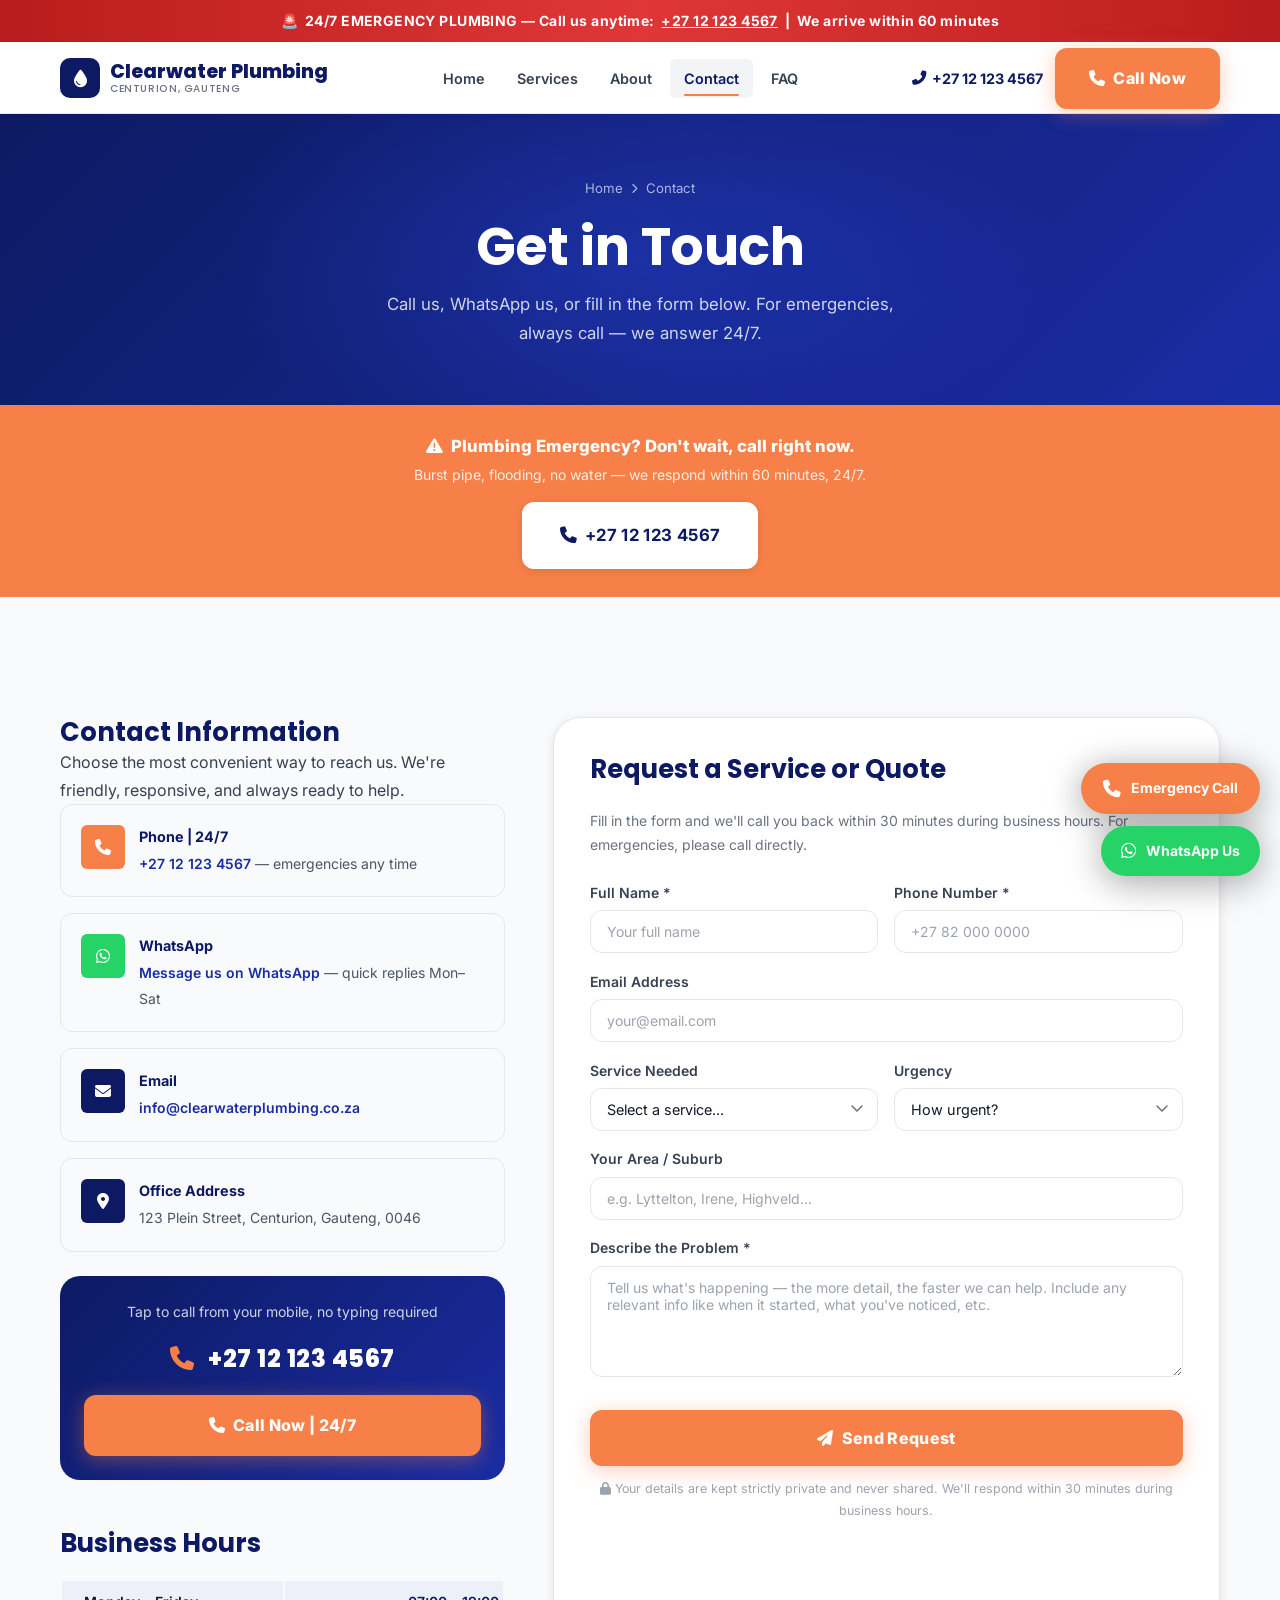
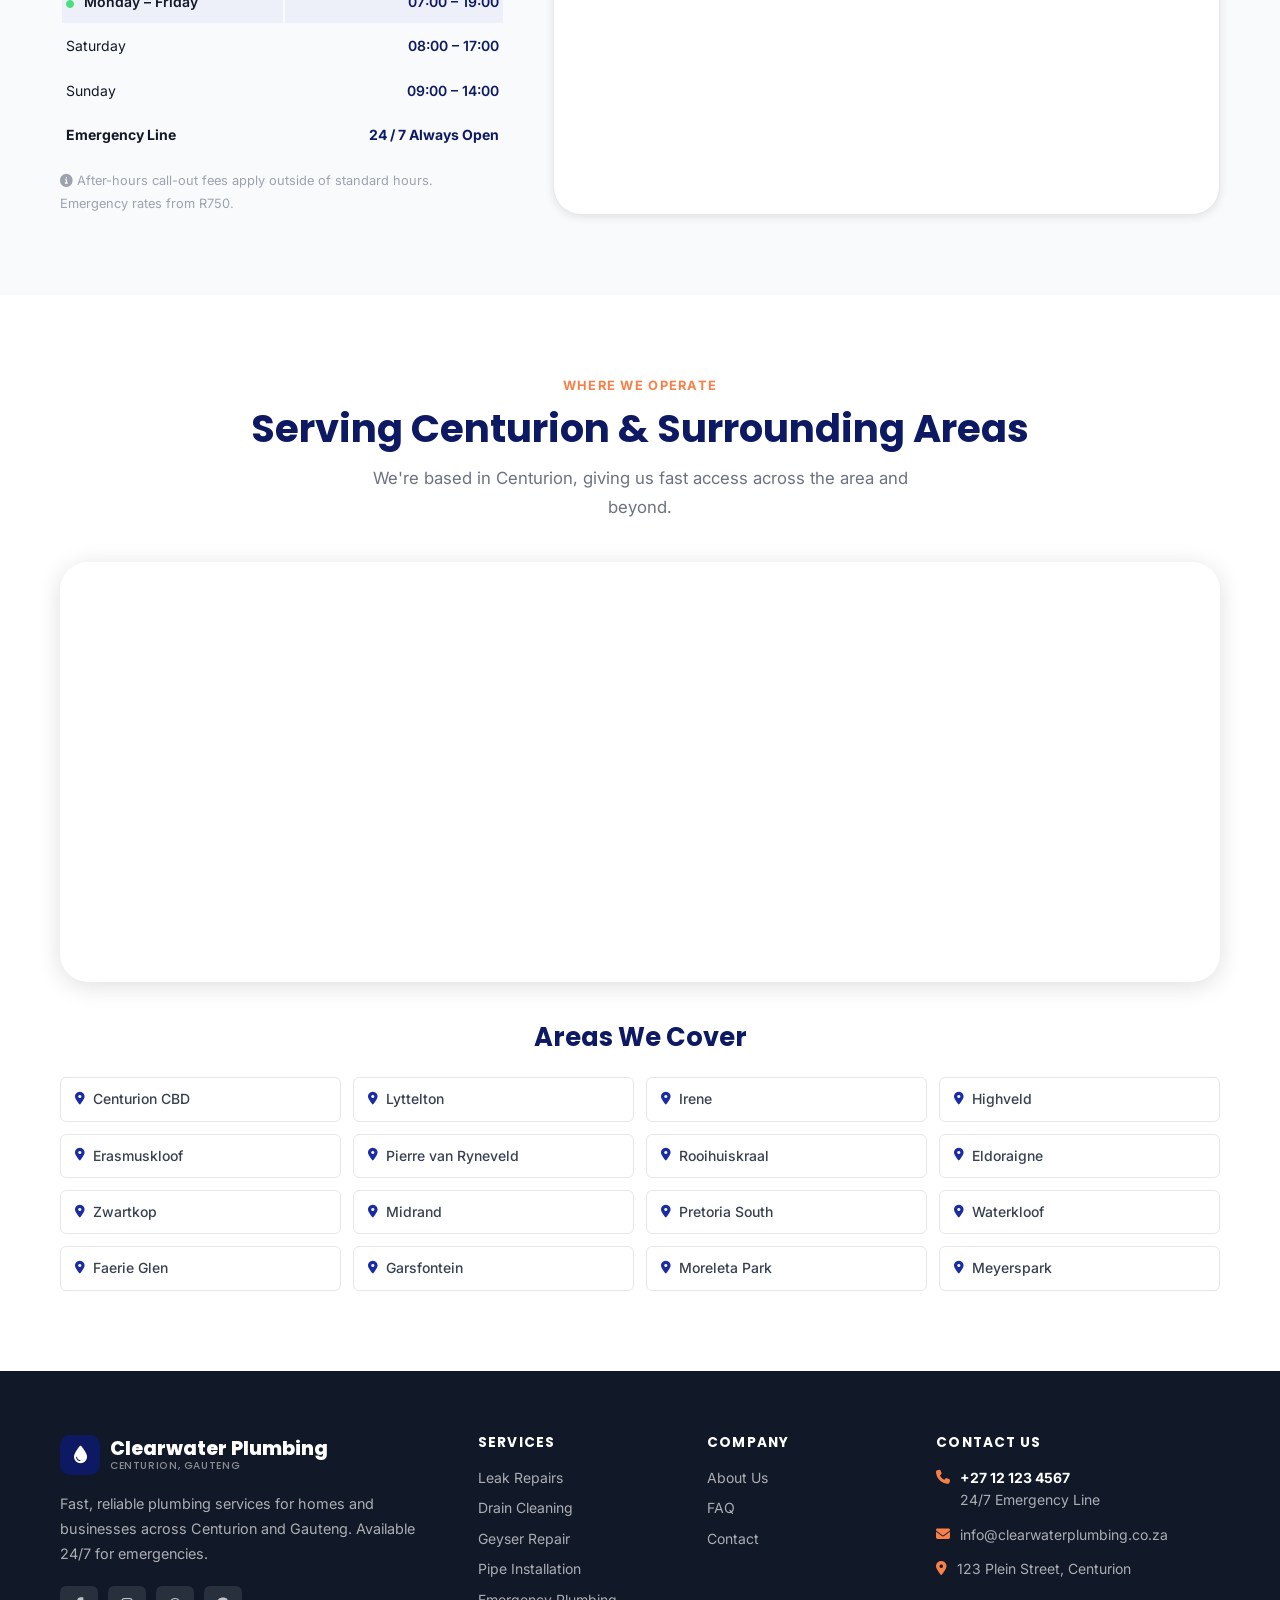
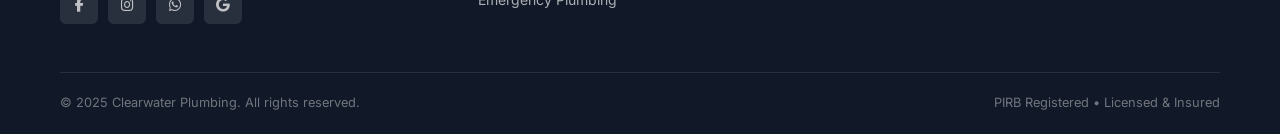
==== commit 4e905b55: "seventh commit" ====
--- a/contact.html
+++ b/contact.html
@@ -81,7 +81,7 @@
     ══════════════════════════════════════ -->
     <section style="background:var(--accent);padding-block:28px;" aria-label="Emergency contact">
       <div class="container">
-        <div style="display:flex;align-items:center;justify-content:space-between;gap:1.5rem;flex-wrap:wrap;">
+        <div style="display:flex;flex-direction:column;align-items:center;text-align:center;gap:1rem;">
           <div>
             <div style="font-size:1.05rem;font-weight:800;color:var(--white);margin-bottom:4px;">
               <i class="fas fa-triangle-exclamation"></i>
@@ -89,7 +89,7 @@
             </div>
             <div style="font-size:0.875rem;color:rgba(255,255,255,0.85);">Burst pipe, flooding, no water — we respond within 60 minutes, 24/7.</div>
           </div>
-          <a href="tel:+27121234567" class="btn btn-secondary btn-lg" style="flex-shrink:0;">
+          <a href="tel:+27121234567" class="btn btn-secondary btn-lg">
             <i class="fas fa-phone"></i> +27 12 123 4567
           </a>
         </div>
--- a/css/styles.css
+++ b/css/styles.css
@@ -1887,7 +1887,11 @@
   .hero               { padding-block: 72px 56px; min-height: auto; }
   .contact-form-grid  { grid-template-columns: 1fr; gap: 2rem; }
   .about-story-grid   { grid-template-columns: 1fr; }
-  .about-img-stack    { display: none; }
+  /* About images: full-width main image, van as corner inset */
+  .about-img-stack   { position: relative; padding: 0; display: block; margin-bottom: 1.5rem; }
+  .about-img-main    { width: 100%; aspect-ratio: 4/3; border-radius: var(--radius-lg); }
+  .about-img-accent  { width: 76px; height: 76px; aspect-ratio: 1; border: 3px solid var(--white); border-radius: var(--radius-md); }
+  .about-years-badge { display: none; }
   .contact-layout     { grid-template-columns: 1fr; }
   .faq-layout         { grid-template-columns: 1fr; }
   .faq-sidebar        { position: static; }
@@ -1896,6 +1900,7 @@
   .why-grid           { grid-template-columns: 1fr 1fr; }
   .services-full-grid { grid-template-columns: 1fr; }
   .emergency-full-card { grid-template-columns: 1fr; gap: 1.5rem; }
+  .page-hero          { padding: 48px 0 40px; }
 }
 
 /* ─── GLOBAL FOCUS VISIBLE ───────────────────────────────────── */
@@ -1937,7 +1942,7 @@
   .testimonials-grid { grid-template-columns: 1fr; }
   .grid-2, .grid-3, .grid-4 { grid-template-columns: 1fr; }
   .form-row        { grid-template-columns: 1fr; }
-  .area-list       { grid-template-columns: 1fr; }
+  .area-list       { grid-template-columns: 1fr 1fr; }
   .why-grid        { grid-template-columns: 1fr; }
   .team-grid       { grid-template-columns: 1fr 1fr; }
   .footer-grid     { grid-template-columns: 1fr; }
@@ -1953,9 +1958,13 @@
   .stats-grid    { grid-template-columns: 1fr 1fr; }
   .trust-grid    { grid-template-columns: 1fr; }
   .pricing-grid  { grid-template-columns: 1fr; }
-  .team-grid     { grid-template-columns: 1fr 1fr; }
+  .team-grid     { grid-template-columns: 1fr; }
+  .area-list     { grid-template-columns: 1fr 1fr; }
   .faq-cat-btn   { font-size: 0.78rem; padding: 8px 10px; }
   .float-btn     { padding: 12px 16px; }
+  .page-hero h1  { font-size: 1.75rem; }
+  .page-hero     { padding: 40px 0 32px; }
+  .why-grid      { grid-template-columns: 1fr; }
 }
 
 /* ─── RESPONSE TIME SECTION ──────────────────────────────────── */
@@ -2052,6 +2061,10 @@
 
 /* ─── TRUST GRID 3-COL OVERRIDE ──────────────────────────────── */
 .trust-grid.cols-3 { grid-template-columns: repeat(3, 1fr); }
+
+@media (max-width: 900px) {
+  .trust-grid.cols-3 { grid-template-columns: repeat(3, 1fr); }
+}
 
 @media (max-width: 768px) {
   .trust-grid.cols-3 { grid-template-columns: 1fr; }
